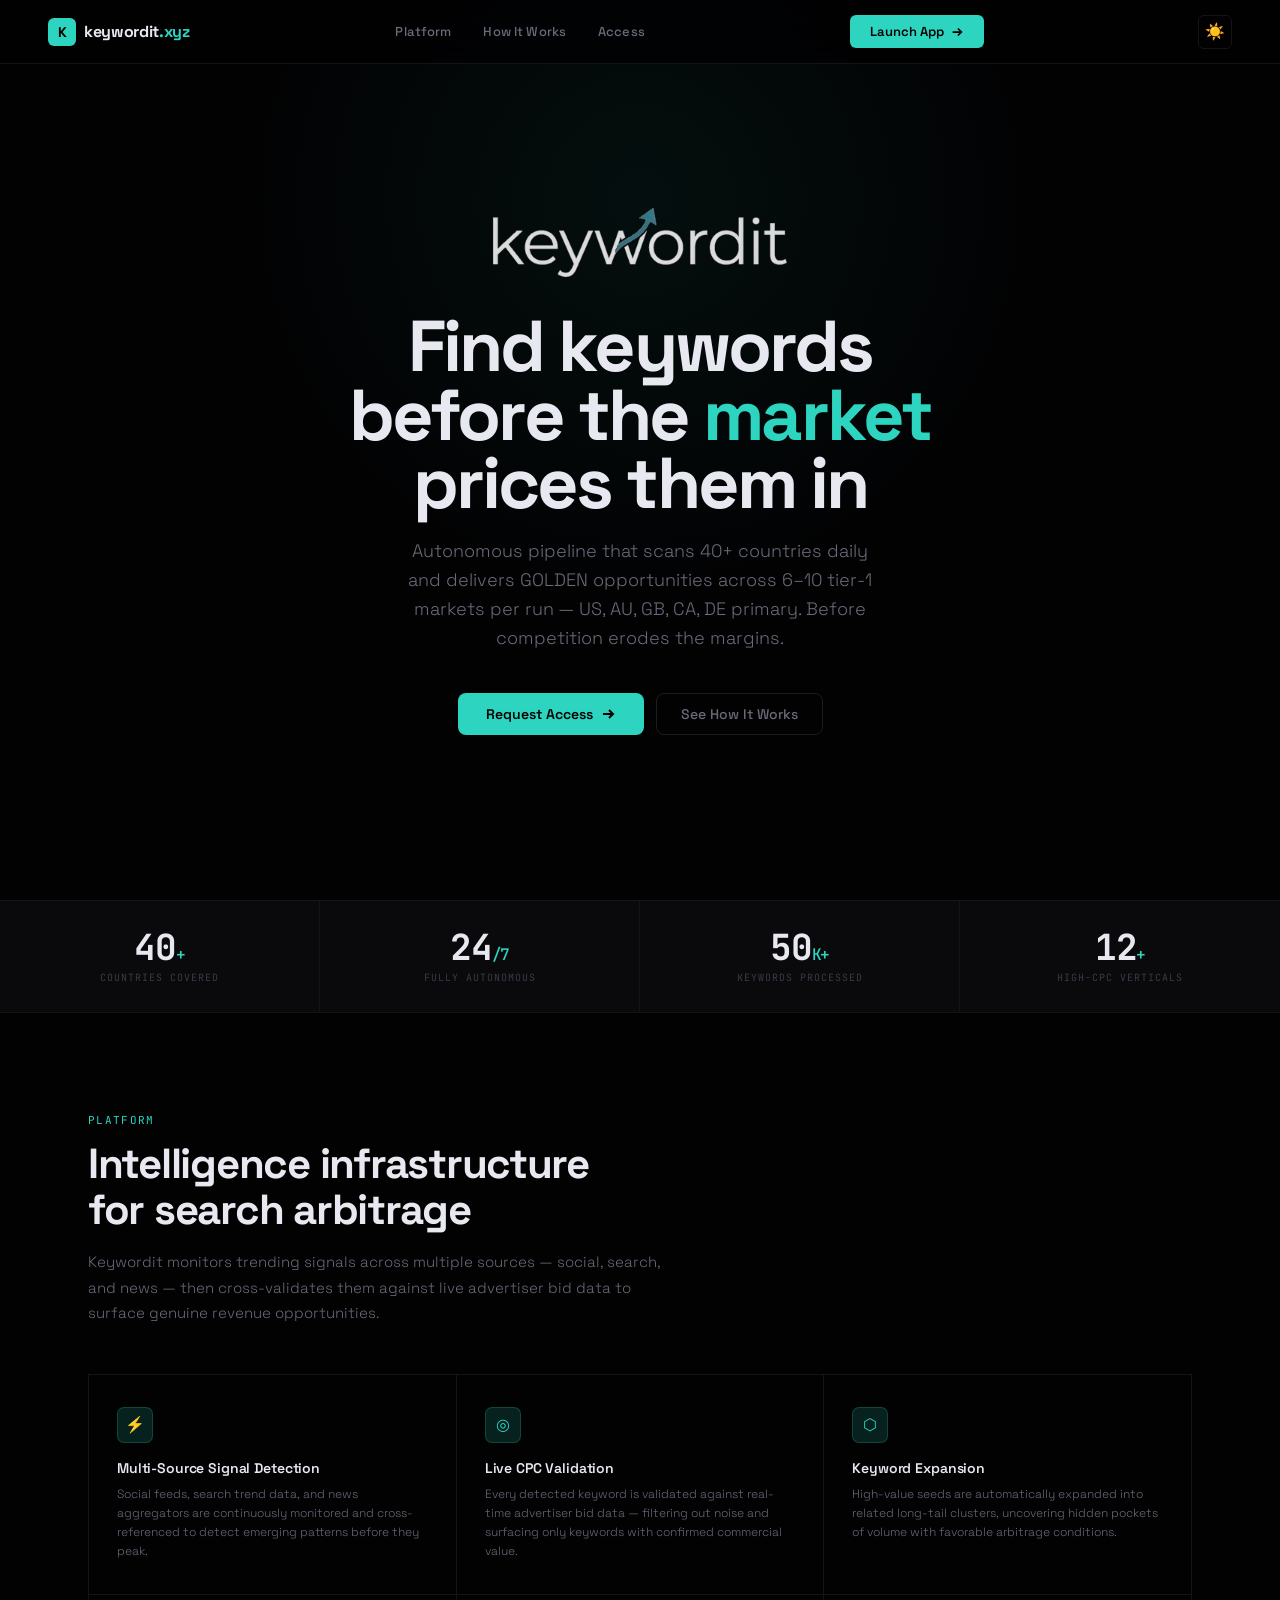
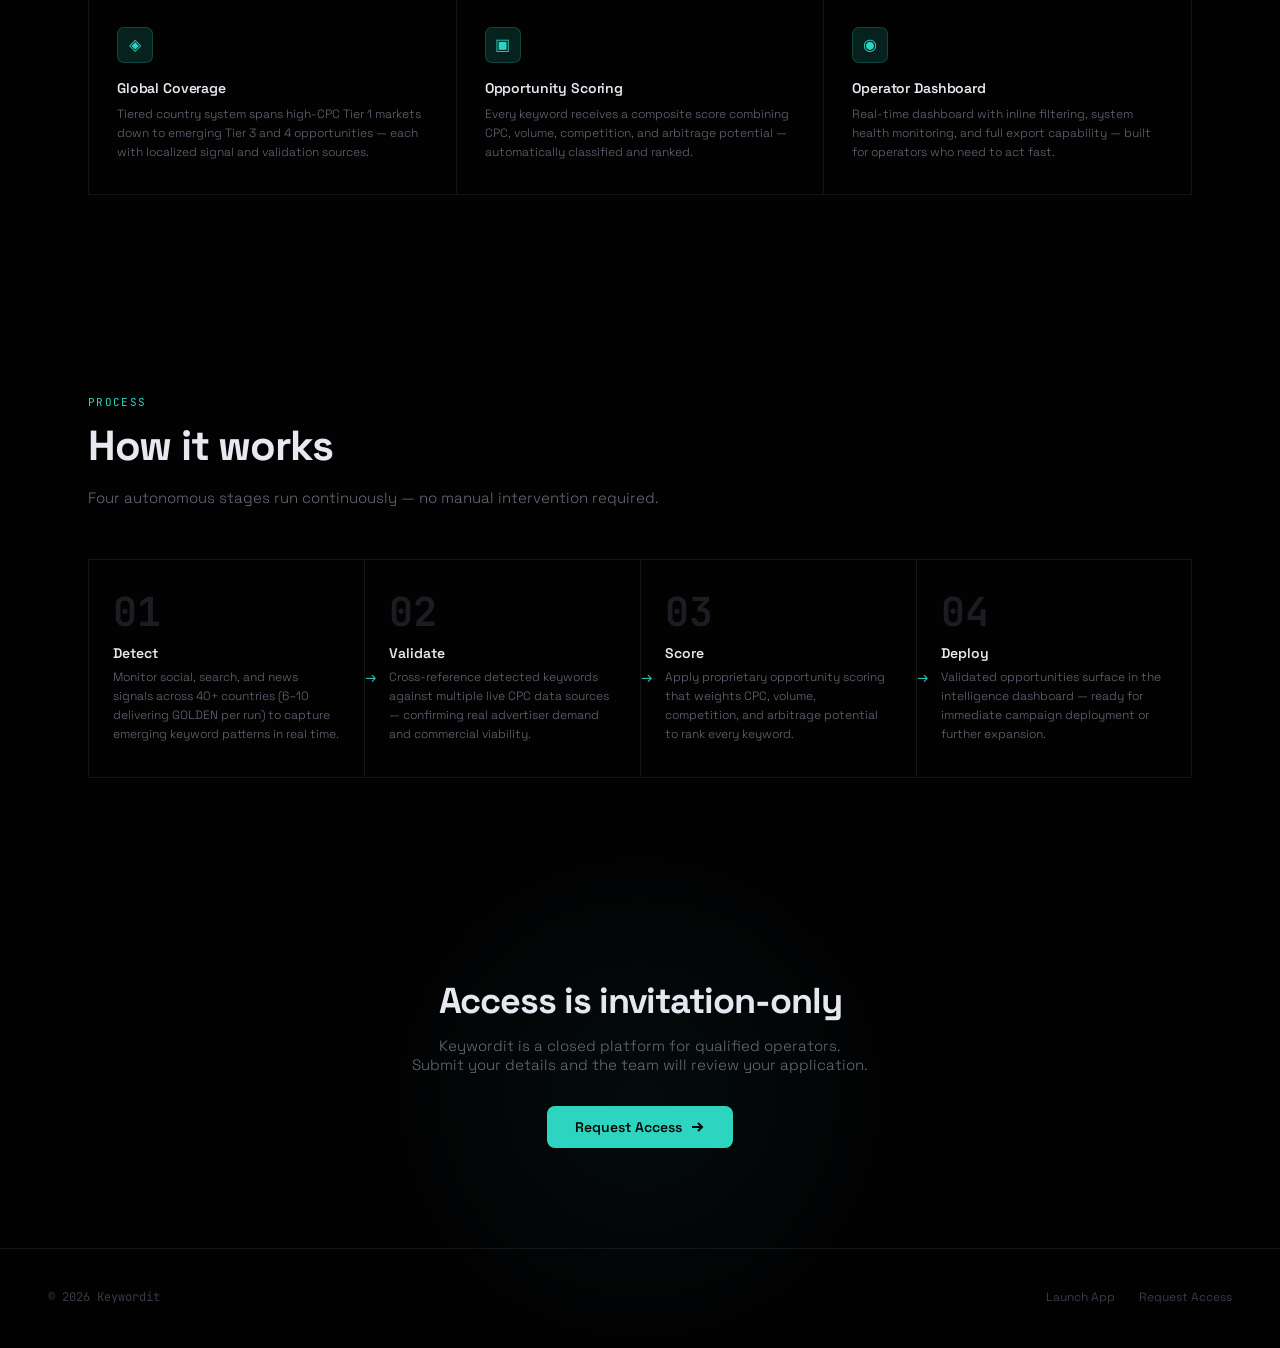
==== index.html @ 3ca68d16 "F-053: prefers-reduced-motion media query on marketing landing Same universal block we shipped in Wa" ====
<!DOCTYPE html>
<html lang="en" data-theme="dark">
<head>
<meta charset="UTF-8">
<meta name="viewport" content="width=device-width, initial-scale=1.0">
<meta name="description" content="Keywordit — AI-powered media buying arbitrage research dashboard">
<link rel="icon" href="data:image/svg+xml,<svg xmlns='http://www.w3.org/2000/svg' viewBox='0 0 100 100'><text y='.9em' font-size='90'>🔑</text></svg>">
<title>Keywordit — Search Arbitrage Intelligence</title>
<link rel="stylesheet" href="shared/base.css">
<link rel="preconnect" href="https://fonts.googleapis.com">
<link href="https://fonts.googleapis.com/css2?family=Space+Grotesk:wght@300;400;500;600;700&family=JetBrains+Mono:wght@400;500;600;700&display=swap" rel="stylesheet">
<style>
/* F-053: respect prefers-reduced-motion. Same universal block as
   Wave 5 across dashboard / login / admin / intelligence — collapses
   every animation / transition / scroll-behavior to ~instant for users
   who've set the OS preference. WCAG 2.3.3-recommended. */
@media (prefers-reduced-motion: reduce) {
  *, *::before, *::after {
    animation-duration: 0.01ms !important;
    animation-iteration-count: 1 !important;
    transition-duration: 0.01ms !important;
    scroll-behavior: auto !important;
  }
}

*, *::before, *::after { box-sizing: border-box; margin: 0; padding: 0; }

[data-theme="dark"] {
  --bg: #020203;
  --surface: #0a0a0c;
  --border: #141418;
  --border-light: #1c1c22;
  --text: #e8e8f0;
  --text-dim: #6a6a7a;
  --text-muted: #3a3a48;
  --teal: #2dd4bf;
  --teal-glow: rgba(45,212,191,0.15);
  --teal-glow-strong: rgba(45,212,191,0.25);
  --nav-bg: rgba(2,2,3,0.85);
  --shadow-dropdown: 0 12px 40px rgba(0,0,0,0.7);
}
[data-theme="light"] {
  --bg: #f5f5f7;
  --surface: #ffffff;
  --border: #dcdce4;
  --border-light: #e8e8f0;
  --text: #1a1a2e;
  --text-dim: #5a5a70;
  --text-muted: #9a9ab0;
  --teal: #0d9488;
  --teal-glow: rgba(13,148,136,0.10);
  --teal-glow-strong: rgba(13,148,136,0.18);
  --nav-bg: rgba(245,245,247,0.88);
  --shadow-dropdown: 0 8px 32px rgba(0,0,0,0.10);
}
:root {
  --font: 'Space Grotesk', -apple-system, sans-serif;
  --mono: 'JetBrains Mono', monospace;
}

html { font-size: 16px; scroll-behavior: smooth; }
body {
  font-family: var(--font);
  background: var(--bg);
  color: var(--text);
  overflow-x: hidden;
  -webkit-font-smoothing: antialiased;
  transition: background 0.3s, color 0.3s;
}
a { color: var(--teal); text-decoration: none; }

/* Theme toggle */
.theme-toggle {
  background: transparent;
  border: 1px solid var(--border);
  color: var(--text-dim);
  width: 34px; height: 34px;
  border-radius: 6px;
  display: flex; align-items: center; justify-content: center;
  cursor: pointer; transition: all 0.2s;
  flex-shrink: 0; margin-left: 8px;
}
.theme-toggle:hover { border-color: var(--text-muted); color: var(--text); }
.theme-toggle svg { width: 16px; height: 16px; }
[data-theme="dark"] .theme-toggle .icon-sun { display: block; }
[data-theme="dark"] .theme-toggle .icon-moon { display: none; }
[data-theme="light"] .theme-toggle .icon-sun { display: none; }
[data-theme="light"] .theme-toggle .icon-moon { display: block; }

/* ═══ NAV ═══ */
nav {
  position: fixed; top: 0; left: 0; right: 0; z-index: 100;
  display: flex; align-items: center; justify-content: space-between;
  padding: 0 48px; height: 64px;
  background: var(--nav-bg);
  backdrop-filter: blur(20px);
  border-bottom: 1px solid var(--border);
}
.nav-logo {
  display: flex; align-items: center; gap: 8px;
  font-weight: 700; font-size: 16px; letter-spacing: -0.02em;
}
.nav-logo-icon {
  width: 28px; height: 28px;
  background: var(--teal);
  border-radius: 6px;
  display: flex; align-items: center; justify-content: center;
  color: #000; font-weight: 800; font-size: 14px;
}
.nav-logo-dot { color: var(--teal); }
.nav-links { display: flex; align-items: center; gap: 32px; }
.nav-links a {
  font-size: 13px; color: var(--text-dim); font-weight: 500;
  letter-spacing: 0.01em; transition: color 0.2s;
}
.nav-links a:hover { color: var(--text); }
.btn-launch {
  display: inline-flex; align-items: center; gap: 6px;
  background: var(--teal); color: #000;
  padding: 8px 20px; border-radius: 6px;
  font-size: 13px; font-weight: 600;
  border: none; cursor: pointer; transition: all 0.2s;
}
.btn-launch:hover { box-shadow: 0 0 24px var(--teal-glow-strong); transform: translateY(-1px); }
.btn-launch svg { width: 14px; height: 14px; }

/* ═══ HERO ═══ */
.hero {
  min-height: 100vh;
  display: flex; flex-direction: column;
  align-items: center; justify-content: center;
  text-align: center;
  padding: 120px 24px 80px;
  position: relative; overflow: hidden;
}
.hero::before {
  content: '';
  position: absolute;
  top: -200px; left: 50%; transform: translateX(-50%);
  width: 800px; height: 800px;
  background: radial-gradient(circle, var(--teal-glow) 0%, transparent 70%);
  pointer-events: none; opacity: 0.4;
}
.hero-logo {
  margin-bottom: 32px;
  position: relative;
  line-height: 0;
}
.hero-logo-img {
  width: clamp(200px, 28vw, 300px);
  height: auto;
  max-height: 90px;
  object-fit: contain;
  display: block;
  margin: 0 auto;
}
[data-theme="dark"] .hero-logo-img.for-light { display: none; }
[data-theme="dark"] .hero-logo-img.for-dark { display: block; }
[data-theme="light"] .hero-logo-img.for-light { display: block; }
[data-theme="light"] .hero-logo-img.for-dark { display: none; }
h1 {
  font-size: clamp(36px, 6vw, 72px);
  font-weight: 700; letter-spacing: -0.04em;
  line-height: 0.95; margin-bottom: 20px; position: relative;
}
h1 .accent { color: var(--teal); }
.hero-sub {
  font-size: clamp(15px, 1.8vw, 18px);
  color: var(--text-dim); max-width: 480px;
  line-height: 1.6; font-weight: 300; margin-bottom: 40px;
}
.hero-ctas {
  display: flex; gap: 12px; align-items: center; position: relative;
}
.btn-hero-primary {
  display: inline-flex; align-items: center; gap: 7px;
  background: var(--teal); color: #000;
  padding: 12px 28px; border-radius: 8px;
  font-size: 14px; font-weight: 600;
  border: none; cursor: pointer; transition: all 0.25s;
}
.btn-hero-primary:hover { box-shadow: 0 0 40px var(--teal-glow-strong); transform: translateY(-2px); }
.btn-hero-secondary {
  display: inline-flex; align-items: center;
  background: transparent;
  border: 1px solid var(--border-light);
  color: var(--text-dim);
  padding: 11px 24px; border-radius: 8px;
  font-size: 14px; font-weight: 500;
  cursor: pointer; transition: all 0.2s;
}
.btn-hero-secondary:hover { border-color: var(--text-dim); color: var(--text); }

/* ═══ METRICS BAR — CSS Grid forces horizontal ═══ */
.metrics-bar {
  display: grid;
  grid-template-columns: repeat(4, 1fr);
  border-top: 1px solid var(--border);
  border-bottom: 1px solid var(--border);
  background: var(--surface);
}
.metric-item {
  padding: 28px 24px;
  text-align: center;
  border-right: 1px solid var(--border);
}
.metric-item:last-child { border-right: none; }
.metric-number {
  font-size: 36px; font-weight: 700;
  letter-spacing: -0.03em;
  color: var(--text);
  font-family: var(--mono);
  line-height: 1;
}
.metric-number .unit { font-size: 16px; color: var(--teal); font-weight: 500; }
.metric-label {
  font-size: 10px; color: var(--text-muted);
  text-transform: uppercase; letter-spacing: 0.1em;
  margin-top: 6px; font-family: var(--mono);
}

/* ═══ SECTIONS ═══ */
.section {
  padding: 100px 48px; max-width: 1200px; margin: 0 auto;
}
.section-label {
  font-size: 11px; color: var(--teal);
  text-transform: uppercase; letter-spacing: 0.12em;
  font-family: var(--mono); margin-bottom: 14px;
}
.section-title {
  font-size: clamp(26px, 3.5vw, 42px);
  font-weight: 700; letter-spacing: -0.03em;
  line-height: 1.1; margin-bottom: 16px;
}
.section-desc {
  font-size: 15px; color: var(--text-dim);
  line-height: 1.7; max-width: 580px; font-weight: 300;
}

/* ═══ FEATURES GRID ═══ */
.features-grid {
  display: grid; grid-template-columns: repeat(3, 1fr);
  gap: 1px; background: var(--border);
  border: 1px solid var(--border); margin-top: 48px;
}
.feature-card {
  background: var(--bg); padding: 32px 28px;
  transition: background 0.3s;
}
.feature-card:hover { background: var(--surface); }
.feature-icon {
  width: 36px; height: 36px;
  background: var(--teal-glow);
  border: 1px solid rgba(45,212,191,0.2);
  border-radius: 7px;
  display: flex; align-items: center; justify-content: center;
  margin-bottom: 16px; color: var(--teal); font-size: 16px;
}
.feature-title {
  font-size: 14px; font-weight: 600;
  margin-bottom: 8px; letter-spacing: -0.01em;
}
.feature-desc {
  font-size: 12px; color: var(--text-dim);
  line-height: 1.6; font-weight: 300;
}

/* ═══ STEPS ═══ */
.steps-grid {
  display: grid; grid-template-columns: repeat(4, 1fr);
  gap: 0; margin-top: 48px;
}
.step-card {
  padding: 32px 24px;
  border: 1px solid var(--border); border-right: none;
  position: relative;
}
.step-card:last-child { border-right: 1px solid var(--border); }
.step-number {
  font-size: 40px; font-weight: 700;
  color: var(--border-light); font-family: var(--mono);
  margin-bottom: 12px; line-height: 1;
}
.step-title { font-size: 14px; font-weight: 600; margin-bottom: 6px; }
.step-desc { font-size: 12px; color: var(--text-dim); line-height: 1.6; font-weight: 300; }
.step-connector {
  position: absolute; top: 50%; right: -12px;
  color: var(--teal); font-size: 14px; z-index: 2;
}

/* ═══ CTA ═══ */
.cta-section {
  text-align: center; padding: 100px 48px; position: relative;
}
.cta-section::before {
  content: '';
  position: absolute;
  bottom: -100px; left: 50%; transform: translateX(-50%);
  width: 500px; height: 500px;
  background: radial-gradient(circle, var(--teal-glow) 0%, transparent 70%);
  pointer-events: none; opacity: 0.3;
}
.cta-title {
  font-size: clamp(24px, 3.5vw, 36px);
  font-weight: 700; letter-spacing: -0.03em; margin-bottom: 12px;
}
.cta-desc {
  font-size: 15px; color: var(--text-dim);
  margin-bottom: 32px; font-weight: 300;
}

/* ═══ FOOTER ═══ */
footer {
  border-top: 1px solid var(--border);
  padding: 40px 48px;
  display: flex; align-items: center; justify-content: space-between;
}
.footer-left { font-size: 12px; color: var(--text-muted); font-family: var(--mono); }
.footer-right { display: flex; gap: 24px; }
.footer-right a { font-size: 12px; color: var(--text-muted); transition: color 0.2s; }
.footer-right a:hover { color: var(--text-dim); }

/* ═══ HAMBURGER ═══ */
.hamburger { display: none; background: none; border: none; color: var(--text); font-size: 24px; cursor: pointer; padding: 8px; }

/* ═══ RESPONSIVE ═══ */
@media (max-width: 900px) {
  .hamburger { display: block; }
  .nav-links.open { display: flex !important; flex-direction: column; position: absolute; top: 64px; left: 0; right: 0; background: var(--nav-bg, var(--bg)); padding: 16px; gap: 16px; border-bottom: 1px solid var(--border); }
  nav { padding: 0 20px; }
  .nav-links { display: none; }
  .section { padding: 80px 20px; }
  .features-grid { grid-template-columns: 1fr; }
  .steps-grid { grid-template-columns: 1fr 1fr; }
  .step-card { border-right: 1px solid var(--border) !important; }
  .step-connector { display: none; }
  .metrics-bar { grid-template-columns: repeat(2, 1fr); }
  .metric-item:nth-child(2) { border-right: none; }
  .metric-item:nth-child(1), .metric-item:nth-child(2) { border-bottom: 1px solid var(--border); }
  footer { flex-direction: column; gap: 16px; text-align: center; }
}
@media (max-width: 500px) {
  .steps-grid { grid-template-columns: 1fr; }
  .hero-ctas { flex-direction: column; }
}

/* ═══ ANIMATIONS ═══ */
@keyframes fadeUp {
  from { opacity: 0; transform: translateY(30px); }
  to { opacity: 1; transform: translateY(0); }
}
.hero-logo, h1, .hero-sub, .hero-ctas {
  animation: fadeUp 0.8s ease-out forwards; opacity: 0;
}
h1 { animation-delay: 0.1s; }
.hero-sub { animation-delay: 0.2s; }
.hero-ctas { animation-delay: 0.3s; }

@keyframes pulse {
  0%, 100% { opacity: 1; }
  50% { opacity: 0.4; }
}

/* Skip-link CSS — keep in sync with other pages. Wave 4 candidate refactor: shared/skip-link.css */
.skip-link {
  position: absolute; top: -40px; left: 8px;
  padding: 8px 14px;
  background: var(--teal, #2dd4bf); color: #000;
  font-family: var(--mono, monospace); font-size: 12px;
  border-radius: 4px; text-decoration: none;
  z-index: 10000;
}
.skip-link:focus { top: 8px; outline: 2px solid var(--text, #e8e8f0); outline-offset: 2px; }
#main-content:focus { outline: none; }
</style>
</head>
<body>

<!-- F-051: skip-link. First focusable element; visible only on keyboard focus. -->
<a href="#main-content" class="skip-link">Skip to main content</a>

<!-- NAV -->
<nav>
  <a href="landing.html" class="nav-logo" style="text-decoration:none;color:inherit;">
    <div class="nav-logo-icon">K</div>
    <span>keywordit<span class="nav-logo-dot">.xyz</span></span>
  </a>
  <button class="hamburger" aria-label="Menu" onclick="document.querySelector('.nav-links').classList.toggle('open')">&#9776;</button>
  <div class="nav-links">
    <a href="#value">Platform</a>
    <a href="#how">How It Works</a>
    <a href="#access">Access</a>
  </div>
  <a href="login.html" class="btn-launch" role="button">
    Launch App
    <svg viewBox="0 0 16 16" fill="none" stroke="currentColor" stroke-width="2"><path d="M3 8h10M9 4l4 4-4 4"/></svg>
  </a>
  <button class="theme-toggle" id="theme-toggle" title="Toggle theme" aria-label="Toggle theme">
    <svg class="icon-sun" viewBox="0 0 20 20" fill="currentColor"><path d="M10 2a1 1 0 011 1v1a1 1 0 11-2 0V3a1 1 0 011-1zm4.22 1.78a1 1 0 011.41 0l.71.71a1 1 0 11-1.41 1.41l-.71-.71a1 1 0 010-1.41zM18 9a1 1 0 110 2h-1a1 1 0 110-2h1zM3 9a1 1 0 110 2H2a1 1 0 110-2h1zm13.93 5.51a1 1 0 01-.02 1.41l-.71.71a1 1 0 11-1.41-1.41l.71-.71a1 1 0 011.43-.01zM4.78 14.78a1 1 0 011.41 0l.01.01a1 1 0 11-1.41 1.41l-.01-.01a1 1 0 010-1.41zM10 14a4 4 0 100-8 4 4 0 000 8zm0-2a2 2 0 110-4 2 2 0 010 4zm0 4a1 1 0 011 1v1a1 1 0 11-2 0v-1a1 1 0 011-1z"/></svg>
    <svg class="icon-moon" viewBox="0 0 20 20" fill="currentColor"><path d="M17.293 13.293A8 8 0 016.707 2.707a8.001 8.001 0 1010.586 10.586z"/></svg>
  </button>
</nav>

<main id="main-content" tabindex="-1">

<!-- HERO -->
<section class="hero">
  <div class="hero-logo">
    <img src="logo-dark.png" class="hero-logo-img for-dark" alt="keywordit">
    <img src="logo-light.png" class="hero-logo-img for-light" alt="keywordit">
  </div>
  <h1>
    Find keywords<br>
    before the <span class="accent">market</span><br>
    prices them in
  </h1>
  <p class="hero-sub">
    Autonomous pipeline that scans 40+ countries daily and delivers GOLDEN
    opportunities across 6&ndash;10 tier-1 markets per run &mdash; US, AU, GB,
    CA, DE primary. Before competition erodes the margins.
  </p>
  <div class="hero-ctas">
    <a href="login.html?tab=request" class="btn-hero-primary" role="button">
      Request Access
      <svg viewBox="0 0 16 16" fill="none" stroke="currentColor" stroke-width="2" style="width:16px;height:16px"><path d="M3 8h10M9 4l4 4-4 4"/></svg>
    </a>
    <a href="#how" class="btn-hero-secondary" role="button">See How It Works</a>
  </div>
</section>

<!-- METRICS BAR -->
<div class="metrics-bar">
  <div class="metric-item">
    <div class="metric-number">40<span class="unit">+</span></div>
    <div class="metric-label">Countries Covered</div>
  </div>
  <div class="metric-item">
    <div class="metric-number">24<span class="unit">/7</span></div>
    <div class="metric-label">Fully Autonomous</div>
  </div>
  <div class="metric-item">
    <div class="metric-number">50<span class="unit">K+</span></div>
    <div class="metric-label">Keywords Processed</div>
  </div>
  <div class="metric-item">
    <div class="metric-number">12<span class="unit">+</span></div>
    <div class="metric-label">High-CPC Verticals</div>
  </div>
</div>

<!-- VALUE SECTION -->
<section class="section" id="value">
  <div class="section-label">Platform</div>
  <h2 class="section-title">Intelligence infrastructure<br>for search arbitrage</h2>
  <p class="section-desc">
    Keywordit monitors trending signals across multiple sources — social, search, 
    and news — then cross-validates them against live advertiser bid data to surface 
    genuine revenue opportunities.
  </p>

  <div class="features-grid">
    <div class="feature-card">
      <div class="feature-icon">⚡</div>
      <div class="feature-title">Multi-Source Signal Detection</div>
      <div class="feature-desc">Social feeds, search trend data, and news aggregators are continuously monitored and cross-referenced to detect emerging patterns before they peak.</div>
    </div>
    <div class="feature-card">
      <div class="feature-icon">◎</div>
      <div class="feature-title">Live CPC Validation</div>
      <div class="feature-desc">Every detected keyword is validated against real-time advertiser bid data — filtering out noise and surfacing only keywords with confirmed commercial value.</div>
    </div>
    <div class="feature-card">
      <div class="feature-icon">⬡</div>
      <div class="feature-title">Keyword Expansion</div>
      <div class="feature-desc">High-value seeds are automatically expanded into related long-tail clusters, uncovering hidden pockets of volume with favorable arbitrage conditions.</div>
    </div>
    <div class="feature-card">
      <div class="feature-icon">◈</div>
      <div class="feature-title">Global Coverage</div>
      <div class="feature-desc">Tiered country system spans high-CPC Tier 1 markets down to emerging Tier 3 and 4 opportunities — each with localized signal and validation sources.</div>
    </div>
    <div class="feature-card">
      <div class="feature-icon">▣</div>
      <div class="feature-title">Opportunity Scoring</div>
      <div class="feature-desc">Every keyword receives a composite score combining CPC, volume, competition, and arbitrage potential — automatically classified and ranked.</div>
    </div>
    <div class="feature-card">
      <div class="feature-icon">◉</div>
      <div class="feature-title">Operator Dashboard</div>
      <div class="feature-desc">Real-time dashboard with inline filtering, system health monitoring, and full export capability — built for operators who need to act fast.</div>
    </div>
  </div>
</section>

<!-- HOW IT WORKS -->
<section class="section" id="how">
  <div class="section-label">Process</div>
  <h2 class="section-title">How it works</h2>
  <p class="section-desc">
    Four autonomous stages run continuously — no manual intervention required.
  </p>

  <div class="steps-grid">
    <div class="step-card">
      <div class="step-number">01</div>
      <div class="step-title">Detect</div>
      <div class="step-desc">Monitor social, search, and news signals across 40+ countries (6&ndash;10 delivering GOLDEN per run) to capture emerging keyword patterns in real time.</div>
      <span class="step-connector">→</span>
    </div>
    <div class="step-card">
      <div class="step-number">02</div>
      <div class="step-title">Validate</div>
      <div class="step-desc">Cross-reference detected keywords against multiple live CPC data sources — confirming real advertiser demand and commercial viability.</div>
      <span class="step-connector">→</span>
    </div>
    <div class="step-card">
      <div class="step-number">03</div>
      <div class="step-title">Score</div>
      <div class="step-desc">Apply proprietary opportunity scoring that weights CPC, volume, competition, and arbitrage potential to rank every keyword.</div>
      <span class="step-connector">→</span>
    </div>
    <div class="step-card">
      <div class="step-number">04</div>
      <div class="step-title">Deploy</div>
      <div class="step-desc">Validated opportunities surface in the intelligence dashboard — ready for immediate campaign deployment or further expansion.</div>
    </div>
  </div>
</section>

<!-- CTA -->
<section class="cta-section" id="access">
  <h2 class="cta-title">Access is invitation-only</h2>
  <p class="cta-desc">
    Keywordit is a closed platform for qualified operators.<br>
    Submit your details and the team will review your application.
  </p>
  <a href="login.html?tab=request" class="btn-hero-primary" role="button">
    Request Access
    <svg viewBox="0 0 16 16" fill="none" stroke="currentColor" stroke-width="2" style="width:16px;height:16px"><path d="M3 8h10M9 4l4 4-4 4"/></svg>
  </a>
</section>

</main>

<!-- FOOTER -->
<footer>
  <div class="footer-left">© 2026 Keywordit</div>
  <div class="footer-right">
    <a href="login.html">Launch App</a>
    <a href="login.html?tab=request">Request Access</a>
  </div>
</footer>

<script src="shared/theme.js"></script>
<script src="shared/palette.js"></script>
</body>
</html>
---- shared/base.css ----
/* ============================================================
   shared/base.css — Keywordit Design System
   Single source of truth for theme variables, reset, typography.
   Include BEFORE any page-specific <style> blocks.
   ============================================================ */

@import url('https://fonts.googleapis.com/css2?family=Space+Grotesk:wght@300;400;500;600;700&family=JetBrains+Mono:wght@400;500;600;700&display=swap');

/* ── ROOT TOKENS ── */
:root {
  --font-sans: 'Space Grotesk', -apple-system, sans-serif;
  --font-mono: 'JetBrains Mono', 'SF Mono', monospace;
  --radius-sm: 4px;
  --radius-md: 8px;
  --radius-lg: 16px;
  --transition-fast: 0.15s ease;
  --transition-med: 0.25s ease;
}

/* ── DARK THEME (default) ── */
[data-theme="dark"] {
  --bg-base: #020203;
  --bg-surface: #080810;
  --bg-raised: #0e0e14;
  --bg-elevated: #14141c;
  --bg-hover: #1a1a24;
  --bg-input: #0e0e14;
  --text-primary: #e8e8f0;
  --text-secondary: #7a7a8c;
  --text-tertiary: #4a4a58;
  --text-muted: #2e2e3a;
  --border: #141418;
  --border-light: #1c1c24;
  --border-focus: #2dd4bf;

  --accent: #2dd4bf;
  --accent-dim: rgba(45,212,191,0.12);
  --accent-hover: rgba(45,212,191,0.18);
  --accent-text: #2dd4bf;

  --c-green: #22c55e;
  --c-green-dim: rgba(34,197,94,0.12);
  --c-amber: #f59e0b;
  --c-amber-dim: rgba(245,158,11,0.12);
  --c-red: #ef4444;
  --c-red-dim: rgba(239,68,68,0.10);
  --c-cyan: #06b6d4;
  --c-cyan-dim: rgba(6,182,212,0.10);
  --c-purple: #a78bfa;
  --c-purple-dim: rgba(167,139,250,0.10);
  --c-gray: #6b7280;
  --c-gray-dim: rgba(107,114,128,0.10);

  --status-ok: #22c55e;
  --status-warn: #f59e0b;
  --status-error: #ef4444;

  --shadow-dropdown: 0 12px 40px rgba(0,0,0,0.7);

  /* Legacy aliases for pages still using old names */
  --bg: var(--bg-base);
  --surface: var(--bg-surface);
  --teal: var(--accent);
  --teal-glow: var(--accent-dim);
  --text: var(--text-primary);
  --text-dim: var(--text-secondary);
  --red: var(--c-red);
  --green: var(--c-green);
  --amber: var(--c-amber);
}

/* ── LIGHT THEME ── */
[data-theme="light"] {
  --bg-base: #f5f5f7;
  --bg-surface: #ffffff;
  --bg-raised: #f0f0f3;
  --bg-elevated: #e8e8ec;
  --bg-hover: #e0e0e6;
  --bg-input: #ffffff;
  --text-primary: #1a1a2e;
  --text-secondary: #5a5a70;
  --text-tertiary: #8a8a9a;
  --text-muted: #b0b0c0;
  --border: #dcdce4;
  --border-light: #e8e8f0;
  --border-focus: #0d9488;

  --accent: #0d9488;
  --accent-dim: rgba(13,148,136,0.08);
  --accent-hover: rgba(13,148,136,0.14);
  --accent-text: #0d9488;

  --c-green: #16a34a;
  --c-green-dim: rgba(22,163,74,0.10);
  --c-amber: #d97706;
  --c-amber-dim: rgba(217,119,6,0.10);
  --c-red: #dc2626;
  --c-red-dim: rgba(220,38,38,0.08);
  --c-cyan: #0891b2;
  --c-cyan-dim: rgba(8,145,178,0.08);
  --c-purple: #7c3aed;
  --c-purple-dim: rgba(124,58,237,0.08);
  --c-gray: #6b7280;
  --c-gray-dim: rgba(107,114,128,0.08);

  --status-ok: #16a34a;
  --status-warn: #d97706;
  --status-error: #dc2626;

  --shadow-dropdown: 0 8px 32px rgba(0,0,0,0.12);

  /* Legacy aliases */
  --bg: var(--bg-base);
  --surface: var(--bg-surface);
  --teal: var(--accent);
  --teal-glow: var(--accent-dim);
  --text: var(--text-primary);
  --text-dim: var(--text-secondary);
  --red: var(--c-red);
  --green: var(--c-green);
  --amber: var(--c-amber);
}

/* ── RESET ── */
*, *::before, *::after { box-sizing: border-box; margin: 0; padding: 0; }

body {
  font-family: var(--font-sans);
  background: var(--bg-base);
  color: var(--text-primary);
  -webkit-font-smoothing: antialiased;
}

/* ── SHARED COMPONENTS ── */

/* Auth gate overlay */
.auth-gate {
  position: fixed; inset: 0; z-index: 9999;
  background: var(--bg-base);
  display: flex; align-items: center; justify-content: center;
  font-family: var(--font-mono); font-size: 13px;
  color: var(--text-secondary);
}
.auth-gate .msg { color: var(--text-tertiary); }

/* Theme toggle button */
.theme-toggle {
  width: 36px; height: 36px; border-radius: 50%;
  background: transparent; border: 1px solid var(--border);
  color: var(--text-secondary); cursor: pointer;
  display: flex; align-items: center; justify-content: center;
  font-size: 16px; transition: border-color var(--transition-fast);
}
.theme-toggle:hover { border-color: var(--accent); color: var(--text-primary); }

/* Badge / pill */
.badge {
  display: inline-block;
  padding: 2px 8px;
  border-radius: var(--radius-sm);
  font-size: 10px;
  font-family: var(--font-mono);
  text-transform: uppercase;
  letter-spacing: 0.04em;
}
.badge-green { background: var(--c-green-dim); color: var(--c-green); }
.badge-amber { background: var(--c-amber-dim); color: var(--c-amber); }
.badge-red   { background: var(--c-red-dim);   color: var(--c-red); }
.badge-cyan  { background: var(--c-cyan-dim);  color: var(--c-cyan); }

/* Status dot */
.sys-dot {
  width: 7px; height: 7px; border-radius: 50%; flex-shrink: 0;
}
.sys-dot.ok    { background: var(--status-ok);    box-shadow: 0 0 6px var(--status-ok); }
.sys-dot.warn  { background: var(--status-warn);  box-shadow: 0 0 6px var(--status-warn); }
.sys-dot.error { background: var(--status-error); box-shadow: 0 0 6px var(--status-error); }
.sys-dot.off   { background: var(--text-muted); }

/* Spinner */
@keyframes spin { to { transform: rotate(360deg); } }
.spinner {
  width: 20px; height: 20px;
  border: 2px solid var(--border);
  border-top-color: var(--accent);
  border-radius: 50%;
  animation: spin 0.8s linear infinite;
}

/* ── COMMAND PALETTE ── */
.palette-overlay {
  position: fixed; inset: 0;
  background: rgba(0,0,0,0.6);
  z-index: 10000;
  display: flex; align-items: flex-start; justify-content: center;
  padding-top: 20vh;
}
.palette-box {
  width: 560px; max-width: 90vw; max-height: 60vh;
  background: var(--bg-raised);
  border: 1px solid var(--border-light);
  border-radius: var(--radius-lg);
  overflow: hidden;
  box-shadow: 0 20px 60px rgba(0,0,0,0.5);
}
.palette-input {
  width: 100%; padding: 16px 20px;
  background: transparent; border: none;
  border-bottom: 1px solid var(--border);
  color: var(--text-primary);
  font-size: 16px; font-family: var(--font-sans);
  outline: none;
}
.palette-input::placeholder { color: var(--text-muted); }
.palette-results { overflow-y: auto; max-height: calc(60vh - 60px); }
.palette-category {
  padding: 8px 20px 4px;
  font-size: 10px; text-transform: uppercase;
  letter-spacing: 0.08em;
  color: var(--text-tertiary);
  font-family: var(--font-mono);
}
.palette-item {
  display: flex; align-items: center; justify-content: space-between;
  padding: 10px 20px; cursor: pointer;
  transition: background var(--transition-fast);
}
.palette-item:hover, .palette-item.active { background: var(--accent-dim); }
.palette-item-label { font-size: 14px; color: var(--text-primary); }
.palette-item-shortcut {
  font-size: 11px; color: var(--text-muted);
  font-family: var(--font-mono);
  padding: 2px 6px;
  border: 1px solid var(--border);
  border-radius: var(--radius-sm);
}

/* ── PIPELINE TAB ── */
.pipeline-grid { display: grid; grid-template-columns: 1fr 1fr; gap: 16px; padding: 20px 24px; }
.pipeline-card { background: var(--bg-raised); border: 1px solid var(--border); border-radius: var(--radius-lg); padding: 20px; }
.pipeline-card-title { font-family: var(--font-mono); font-size: 11px; color: var(--text-tertiary); text-transform: uppercase; letter-spacing: 0.06em; margin-bottom: 12px; }
.pipeline-status-value { font-size: 24px; font-weight: 700; margin-bottom: 16px; }
.pipeline-status-value.ok { color: var(--status-ok); }
.pipeline-status-value.warn { color: var(--status-warn); }
.pipeline-status-value.error { color: var(--status-error); }
.pipeline-meta { font-size: 12px; color: var(--text-secondary); font-family: var(--font-mono); line-height: 1.8; margin-bottom: 16px; }
.pipeline-meta span { color: var(--text-primary); }
.stage-timeline { list-style: none; }
.stage-item { display: flex; align-items: center; gap: 10px; padding: 6px 0; border-bottom: 1px solid var(--border); font-size: 12px; }
.stage-icon { width: 20px; text-align: center; font-size: 14px; }
.stage-icon.done { color: var(--status-ok); }
.stage-icon.pending { color: var(--text-muted); }
.stage-icon.error { color: var(--status-error); }
.stage-icon.running { color: var(--c-amber); }
.stage-name { font-family: var(--font-mono); color: var(--text-secondary); flex: 1; }
.stage-duration { font-family: var(--font-mono); color: var(--text-tertiary); font-size: 11px; }
.run-history { display: flex; gap: 8px; overflow-x: auto; padding-bottom: 8px; }
.run-card { background: var(--bg-surface); border: 1px solid var(--border); border-radius: var(--radius-md); padding: 12px; min-width: 100px; text-align: center; flex-shrink: 0; }
.run-card-date { font-family: var(--font-mono); font-size: 10px; color: var(--text-tertiary); margin-bottom: 4px; }
.run-card-golden { font-size: 20px; font-weight: 700; color: var(--c-green); }
.run-card-total { font-size: 10px; color: var(--text-muted); margin-top: 2px; }
.error-list { max-height: 300px; overflow-y: auto; }
.error-item { padding: 8px 0; border-bottom: 1px solid var(--border); }
.error-timestamp { font-family: var(--font-mono); font-size: 10px; color: var(--text-tertiary); }
.error-stage { font-family: var(--font-mono); font-size: 11px; color: var(--c-amber); margin-left: 8px; }
.error-msg { font-size: 12px; color: var(--c-red); margin-top: 4px; white-space: nowrap; overflow: hidden; text-overflow: ellipsis; max-width: 100%; cursor: pointer; }
.error-msg.expanded { white-space: normal; }
.btn-run-now { background: var(--accent); color: #000; border: none; padding: 10px 24px; border-radius: var(--radius-md); font-weight: 600; font-size: 13px; cursor: pointer; transition: all 0.2s; }
.btn-run-now:hover { box-shadow: 0 0 20px var(--accent-dim); transform: translateY(-1px); }
.btn-run-now:disabled { opacity: 0.5; cursor: not-allowed; transform: none; box-shadow: none; }
@media (max-width: 768px) { .pipeline-grid { grid-template-columns: 1fr; } .pipeline-card[style*="span 2"] { grid-column: span 1; } }
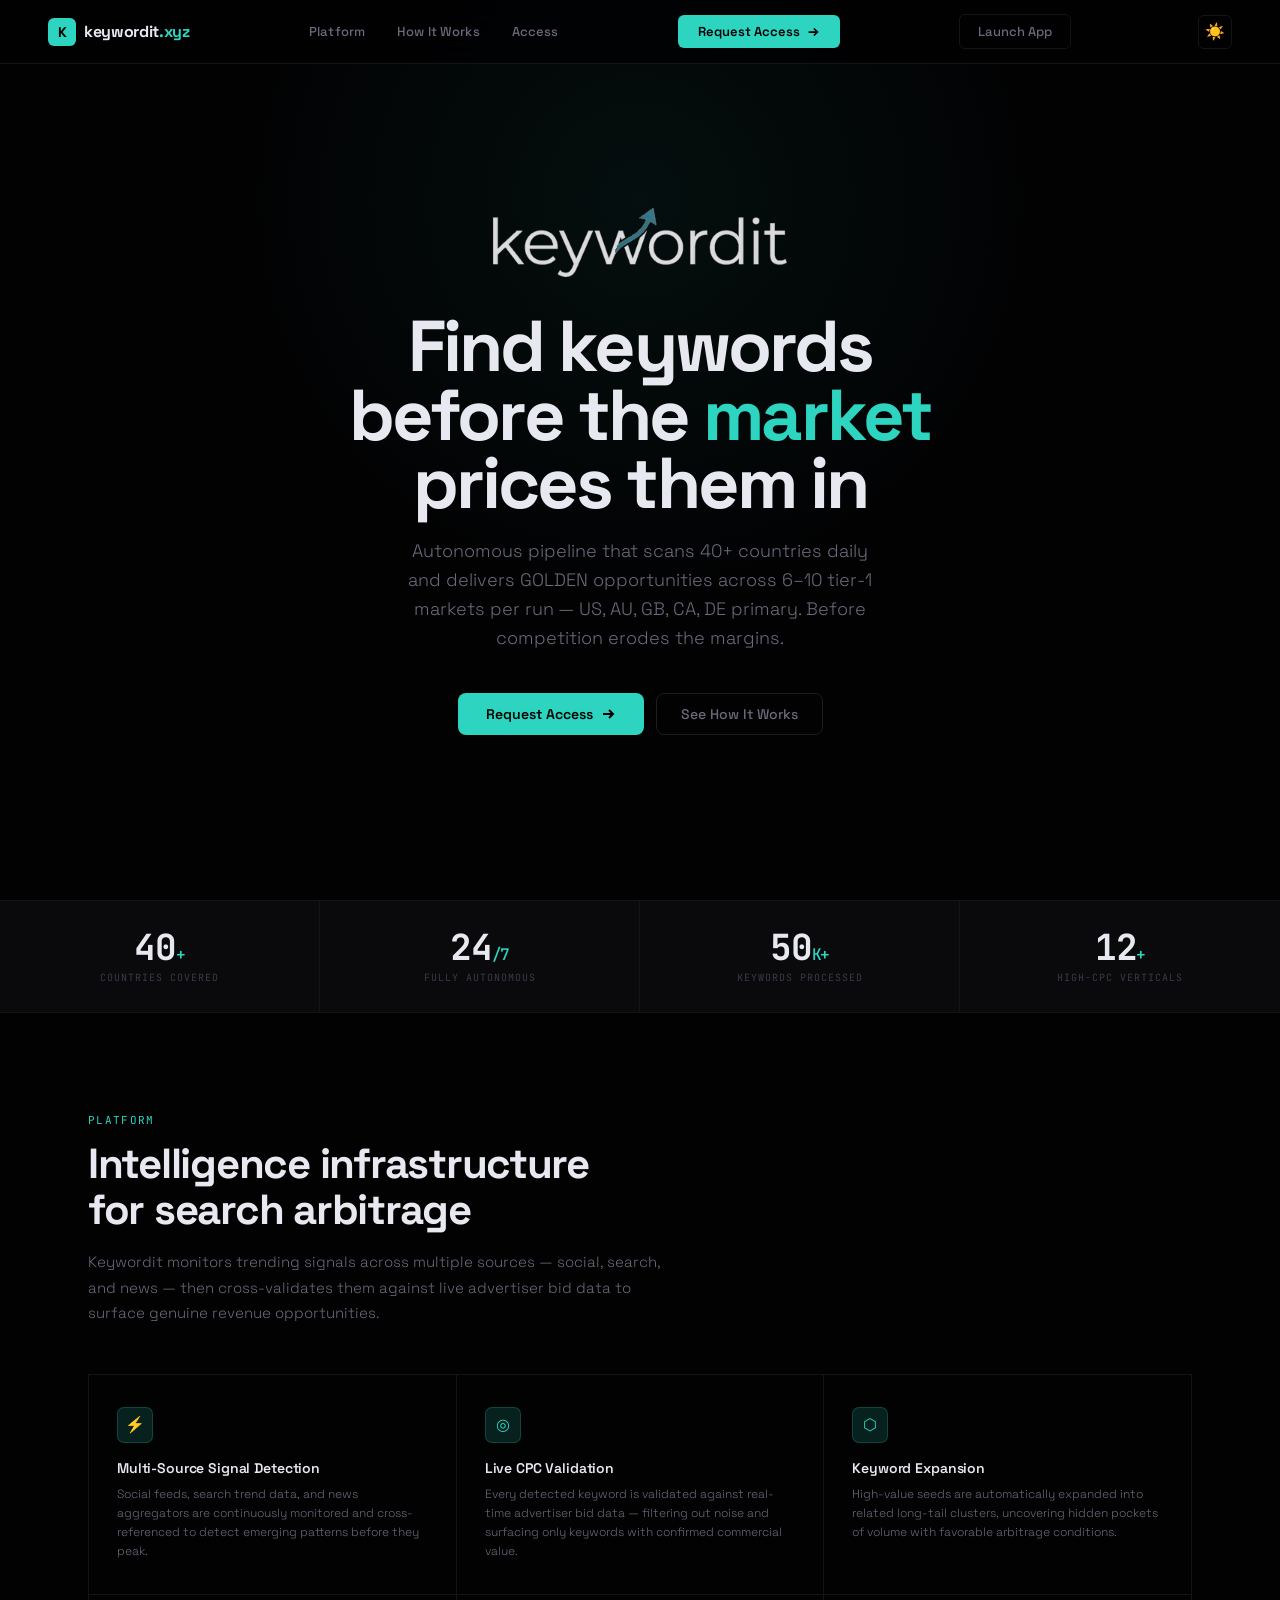
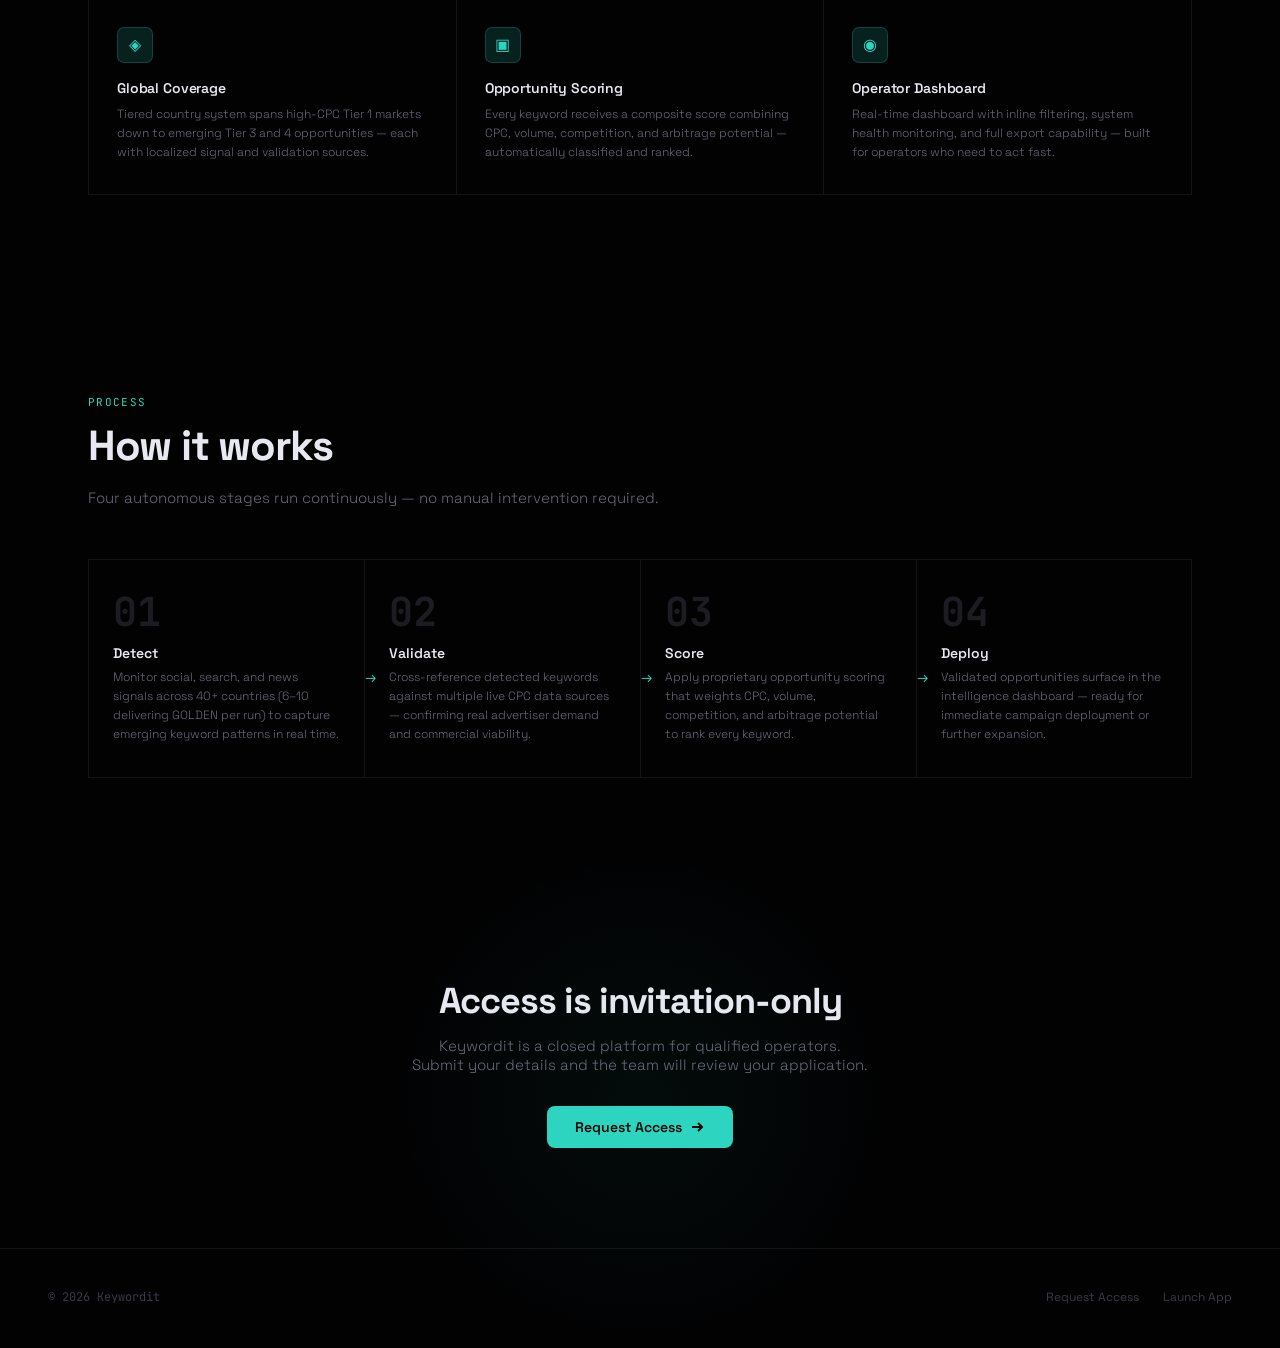
==== commit 49a89e43: "F-021: CTA hierarchy flip — Request Access primary, Launch App secondary Per the operator-confirmed " ====
--- a/index.html
+++ b/index.html
@@ -6,6 +6,18 @@
 <meta name="description" content="Keywordit — AI-powered media buying arbitrage research dashboard">
 <link rel="icon" href="data:image/svg+xml,<svg xmlns='http://www.w3.org/2000/svg' viewBox='0 0 100 100'><text y='.9em' font-size='90'>🔑</text></svg>">
 <title>Keywordit — Search Arbitrage Intelligence</title>
+
+<!-- F-017: Open Graph + Twitter Card metadata for link unfurls. og-image.png
+     ships as a 1200×630 placeholder in the same commit; operator can swap
+     for a real marketing image later (same path, no markup change needed). -->
+<meta property="og:title" content="Keywordit — Search Arbitrage Intelligence">
+<meta property="og:description" content="AI-powered media-buying arbitrage research dashboard. Discover trending keywords with high CPC and low content saturation across 40+ countries.">
+<meta property="og:type" content="website">
+<meta property="og:url" content="https://keywordit.xyz/">
+<meta property="og:image" content="https://keywordit.xyz/og-image.png">
+<meta property="og:image:width" content="1200">
+<meta property="og:image:height" content="630">
+<meta name="twitter:card" content="summary_large_image">
 <link rel="stylesheet" href="shared/base.css">
 <link rel="preconnect" href="https://fonts.googleapis.com">
 <link href="https://fonts.googleapis.com/css2?family=Space+Grotesk:wght@300;400;500;600;700&family=JetBrains+Mono:wght@400;500;600;700&display=swap" rel="stylesheet">
@@ -124,6 +136,21 @@
 .btn-launch:hover { box-shadow: 0 0 24px var(--teal-glow-strong); transform: translateY(-1px); }
 .btn-launch svg { width: 14px; height: 14px; }
 
+/* F-021: muted secondary variant for the demoted Launch App CTA in the
+   header. Same shape as .btn-launch (so the two read as a pair) but a
+   transparent background + subtle border instead of the prominent teal
+   fill, so Request Access wins the visual hierarchy. */
+.btn-launch-secondary {
+  display: inline-flex; align-items: center; gap: 6px;
+  background: transparent; color: var(--text-dim);
+  padding: 8px 18px; border-radius: 6px;
+  font-size: 13px; font-weight: 500;
+  border: 1px solid var(--border); cursor: pointer; transition: all 0.2s;
+  text-decoration: none;
+}
+.btn-launch-secondary:hover { border-color: var(--text-dim); color: var(--text); }
+.btn-launch-secondary svg { width: 14px; height: 14px; }
+
 /* ═══ HERO ═══ */
 .hero {
   min-height: 100vh;
@@ -392,9 +419,12 @@
     <a href="#how">How It Works</a>
     <a href="#access">Access</a>
   </div>
-  <a href="login.html" class="btn-launch" role="button">
+  <a href="login.html?tab=request" class="btn-launch" role="button">
+    Request Access
+    <svg viewBox="0 0 16 16" fill="none" stroke="currentColor" stroke-width="2"><path d="M3 8h10M9 4l4 4-4 4"/></svg>
+  </a>
+  <a href="login.html" class="btn-launch-secondary" role="button">
     Launch App
-    <svg viewBox="0 0 16 16" fill="none" stroke="currentColor" stroke-width="2"><path d="M3 8h10M9 4l4 4-4 4"/></svg>
   </a>
   <button class="theme-toggle" id="theme-toggle" title="Toggle theme" aria-label="Toggle theme">
     <svg class="icon-sun" viewBox="0 0 20 20" fill="currentColor"><path d="M10 2a1 1 0 011 1v1a1 1 0 11-2 0V3a1 1 0 011-1zm4.22 1.78a1 1 0 011.41 0l.71.71a1 1 0 11-1.41 1.41l-.71-.71a1 1 0 010-1.41zM18 9a1 1 0 110 2h-1a1 1 0 110-2h1zM3 9a1 1 0 110 2H2a1 1 0 110-2h1zm13.93 5.51a1 1 0 01-.02 1.41l-.71.71a1 1 0 11-1.41-1.41l.71-.71a1 1 0 011.43-.01zM4.78 14.78a1 1 0 011.41 0l.01.01a1 1 0 11-1.41 1.41l-.01-.01a1 1 0 010-1.41zM10 14a4 4 0 100-8 4 4 0 000 8zm0-2a2 2 0 110-4 2 2 0 010 4zm0 4a1 1 0 011 1v1a1 1 0 11-2 0v-1a1 1 0 011-1z"/></svg>
@@ -547,8 +577,8 @@
 <footer>
   <div class="footer-left">© 2026 Keywordit</div>
   <div class="footer-right">
+    <a href="login.html?tab=request">Request Access</a>
     <a href="login.html">Launch App</a>
-    <a href="login.html?tab=request">Request Access</a>
   </div>
 </footer>
 
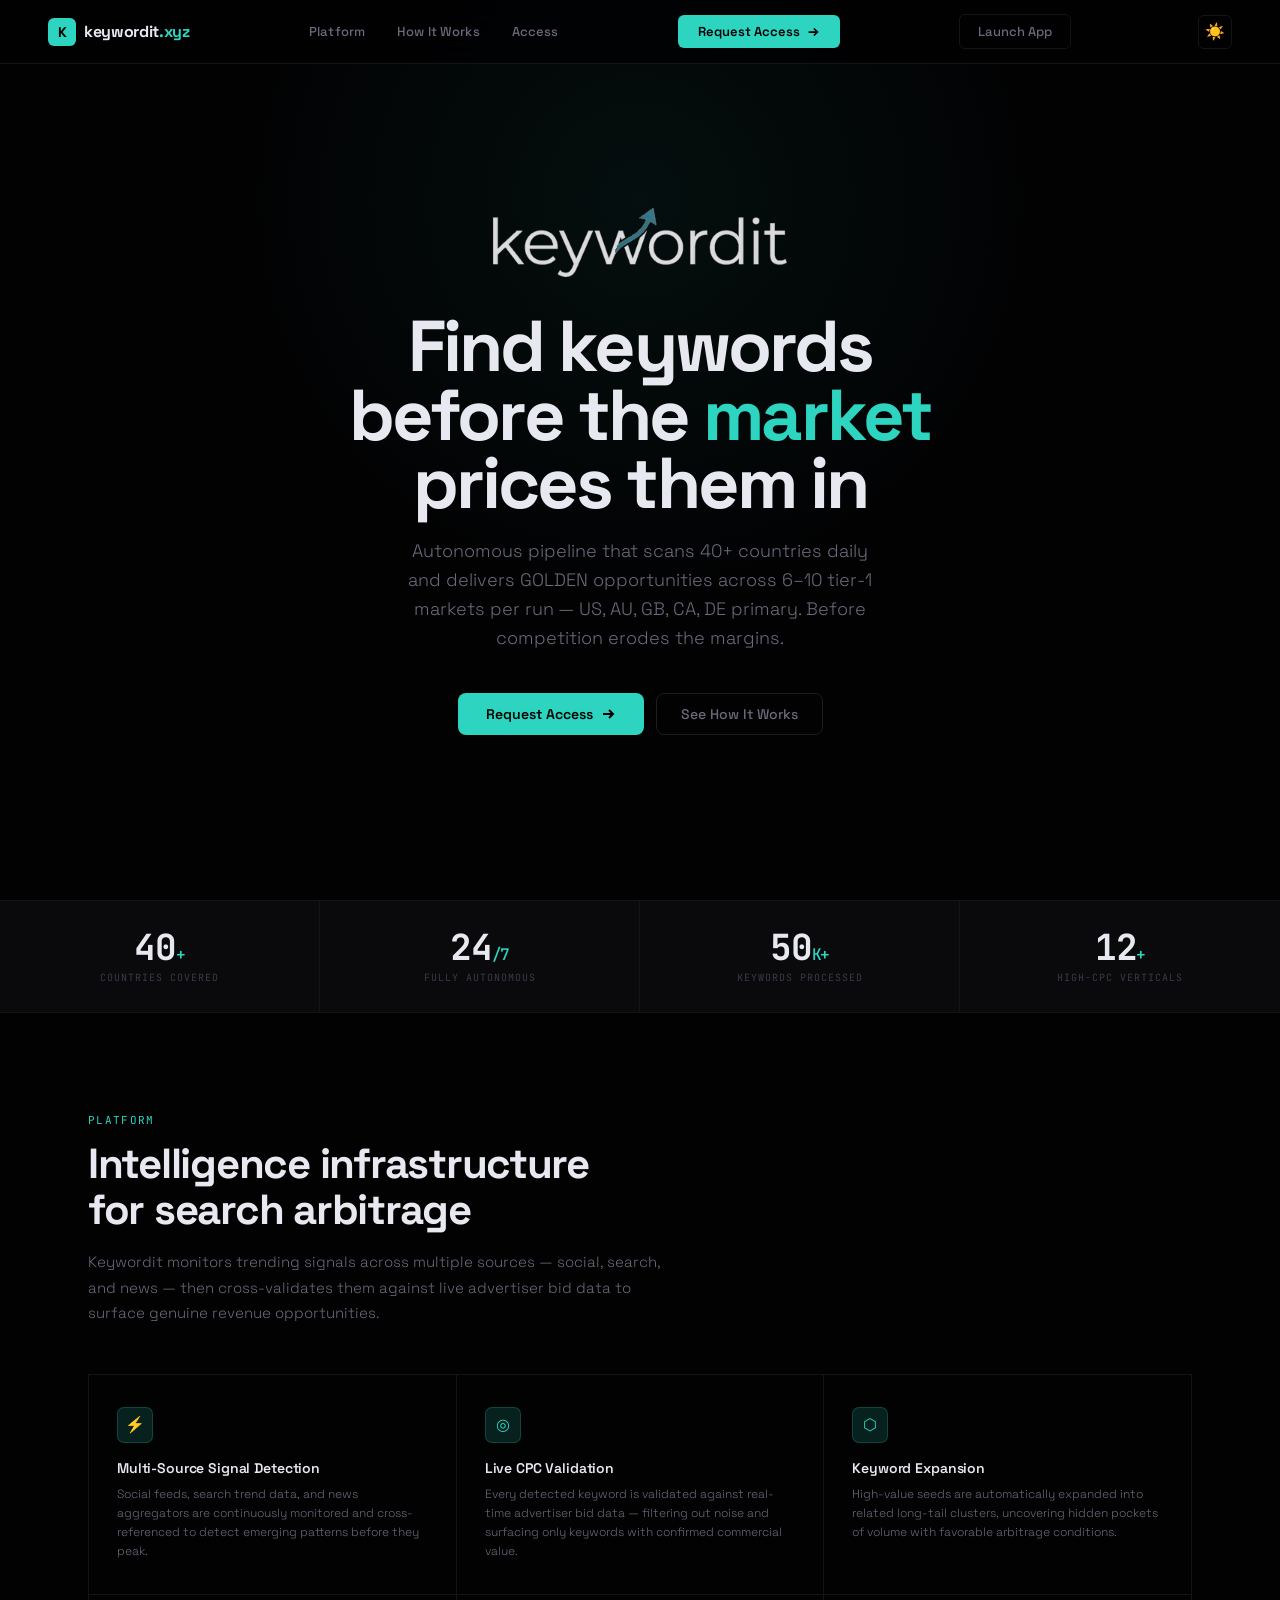
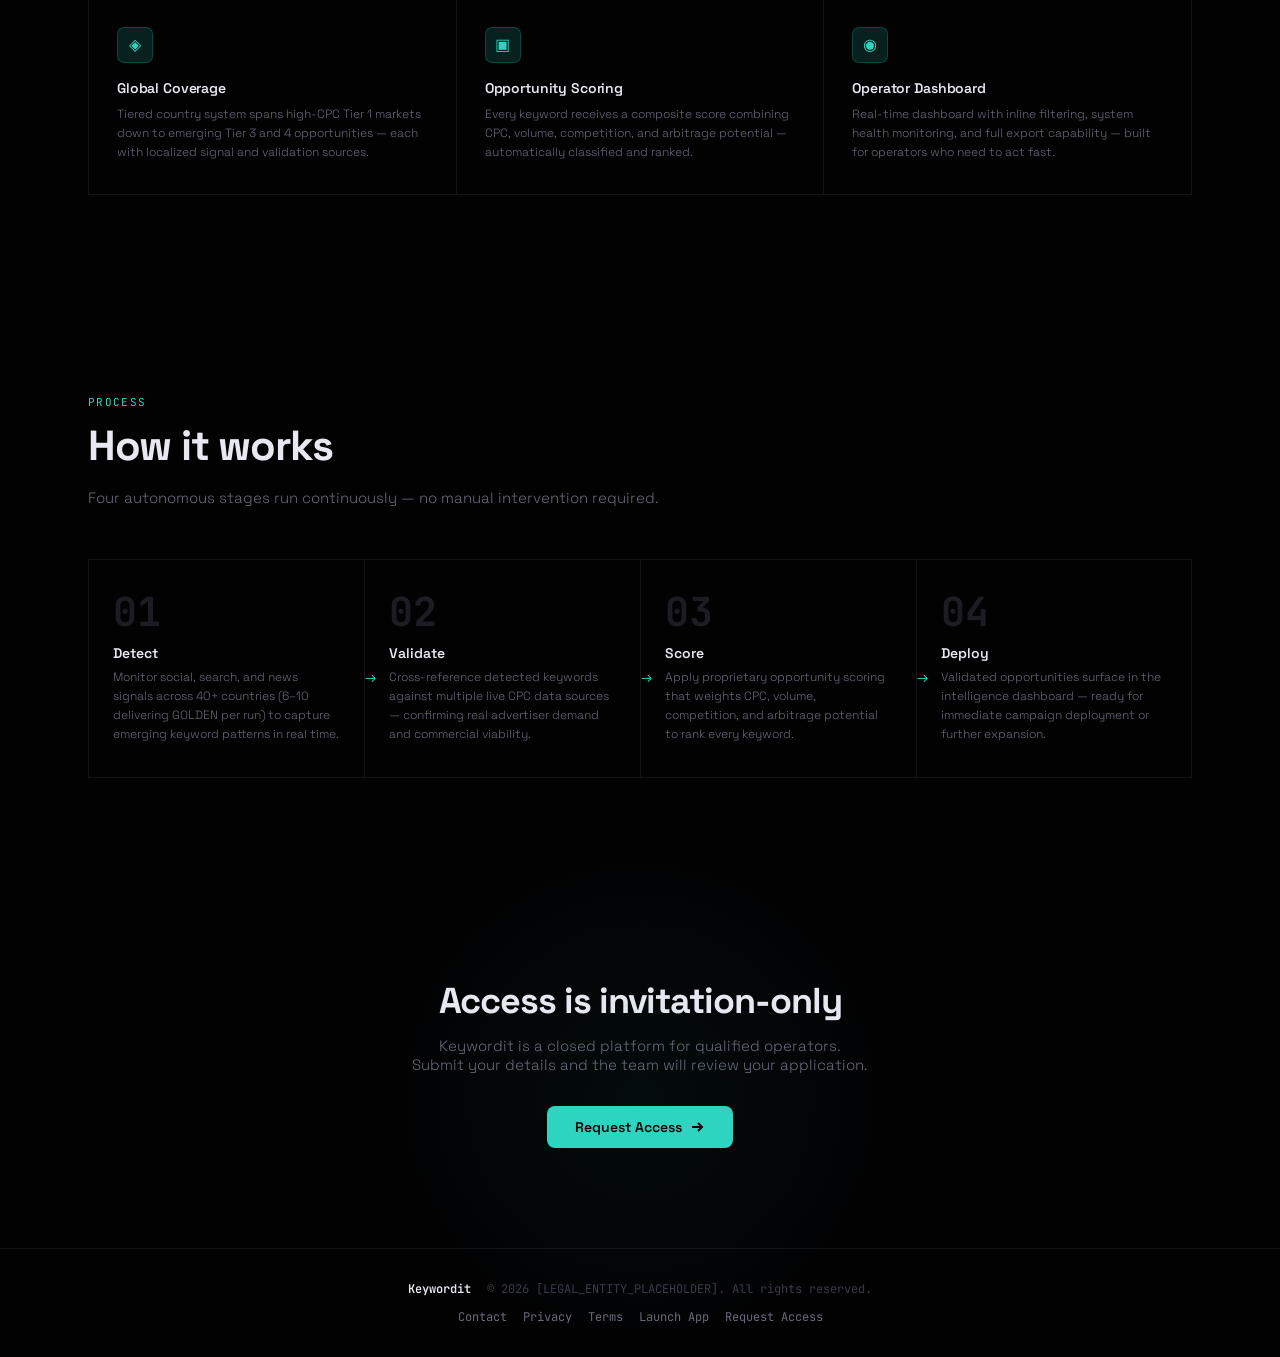
==== commit fa356954: "F-022: footer pattern with bracketed placeholders across landing pages Single shared footer pattern " ====
--- a/index.html
+++ b/index.html
@@ -338,15 +338,23 @@
 }
 
 /* ═══ FOOTER ═══ */
+/* F-022: row-flex with gap, two stacked rows (brand+entity / link list).
+   Bracketed placeholders are designed to be visible — operator must
+   replace before announce. Text uses --text-dim for ≥4.5:1 contrast on
+   --bg in both themes. */
 footer {
   border-top: 1px solid var(--border);
-  padding: 40px 48px;
-  display: flex; align-items: center; justify-content: space-between;
-}
-.footer-left { font-size: 12px; color: var(--text-muted); font-family: var(--mono); }
-.footer-right { display: flex; gap: 24px; }
-.footer-right a { font-size: 12px; color: var(--text-muted); transition: color 0.2s; }
-.footer-right a:hover { color: var(--text-dim); }
+  padding: 32px 48px;
+  display: flex; flex-direction: column; gap: 12px; align-items: center;
+  font-family: var(--mono);
+  font-size: 12px;
+  color: var(--text-dim);
+}
+.footer-row { display: flex; gap: 16px; flex-wrap: wrap; justify-content: center; align-items: center; }
+.footer-brand { color: var(--text); font-weight: 600; }
+.footer-entity { color: var(--text-muted); }
+.footer-row a { color: var(--text-dim); text-decoration: none; transition: color 0.2s; }
+.footer-row a:hover { color: var(--text); }
 
 /* ═══ HAMBURGER ═══ */
 .hamburger { display: none; background: none; border: none; color: var(--text); font-size: 24px; cursor: pointer; padding: 8px; }
@@ -575,10 +583,16 @@
 
 <!-- FOOTER -->
 <footer>
-  <div class="footer-left">© 2026 Keywordit</div>
-  <div class="footer-right">
-    <a href="login.html?tab=request">Request Access</a>
-    <a href="login.html">Launch App</a>
+  <div class="footer-row">
+    <span class="footer-brand">Keywordit</span>
+    <span class="footer-entity">© 2026 [LEGAL_ENTITY_PLACEHOLDER]. All rights reserved.</span>
+  </div>
+  <div class="footer-row">
+    <a href="mailto:[CONTACT_EMAIL_PLACEHOLDER]">Contact</a>
+    <a href="/privacy.html">Privacy</a>
+    <a href="/terms.html">Terms</a>
+    <a href="/login.html">Launch App</a>
+    <a href="/login.html?tab=request">Request Access</a>
   </div>
 </footer>
 
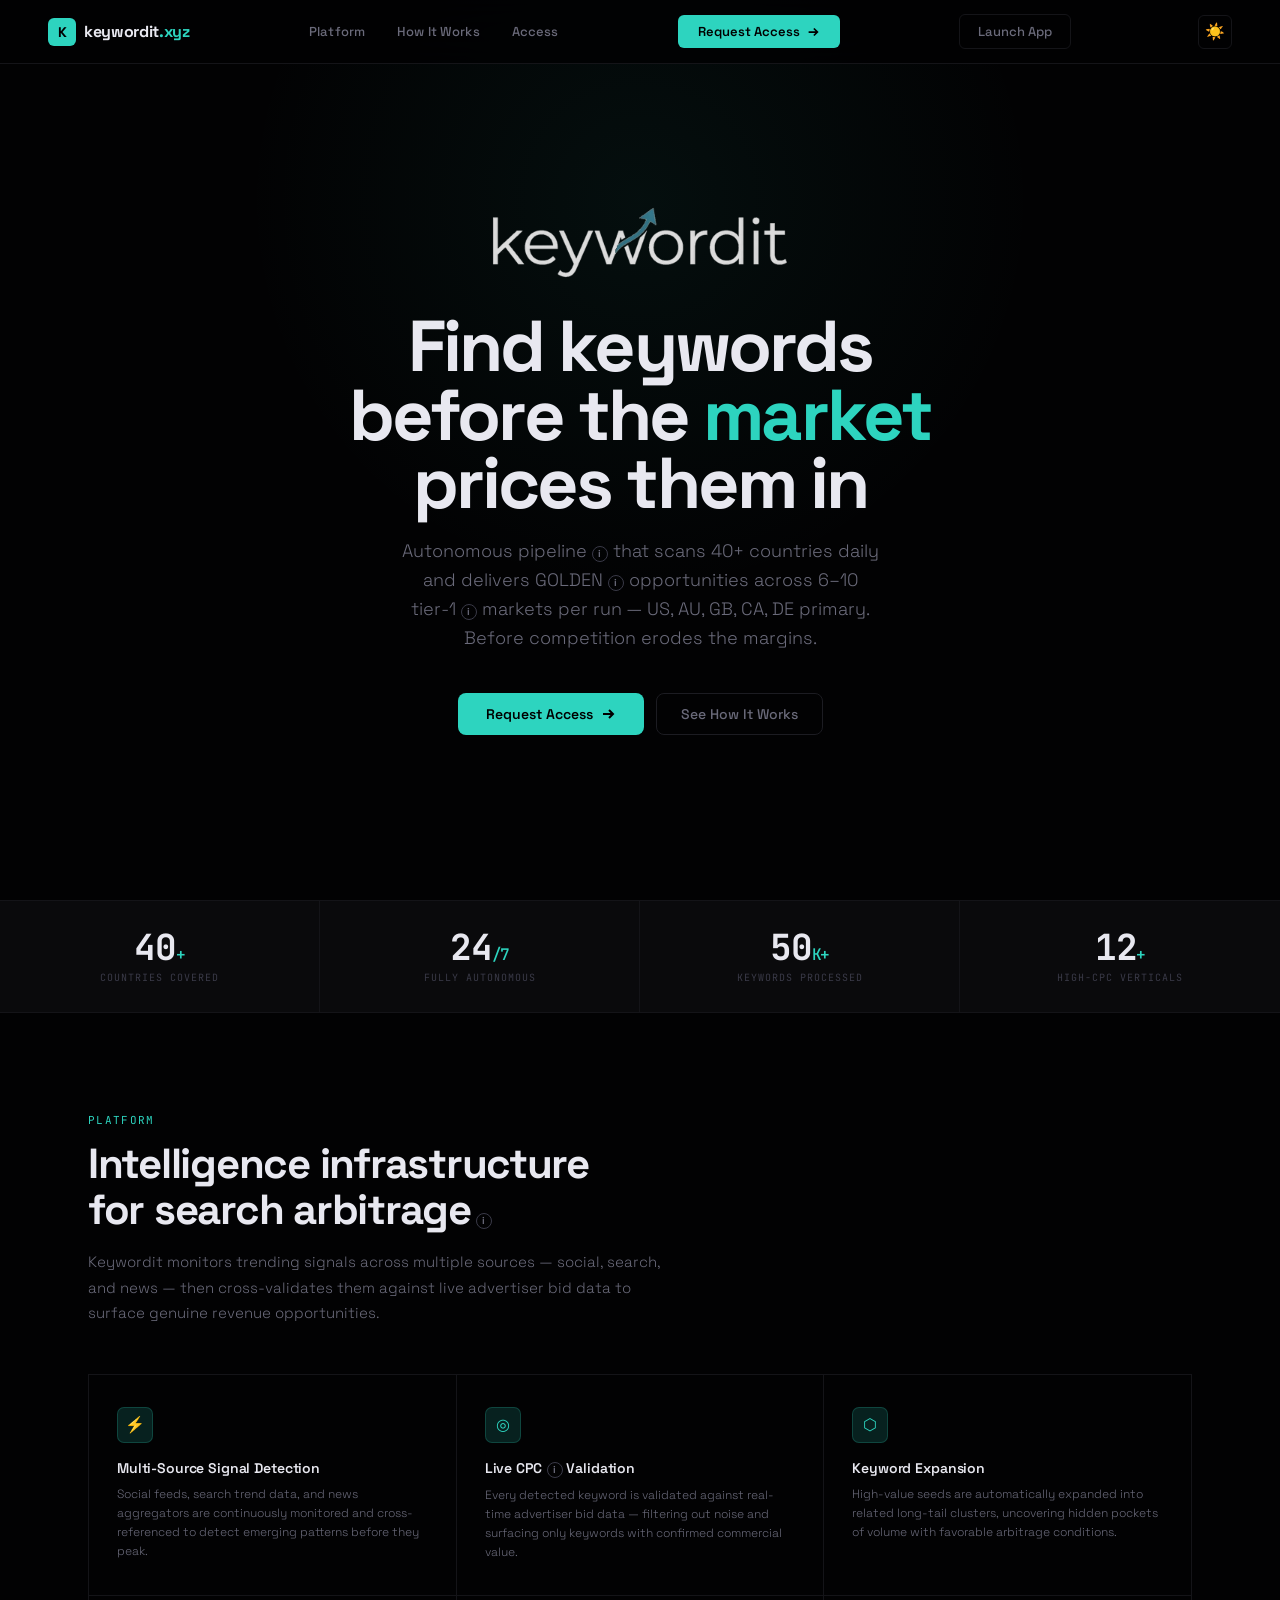
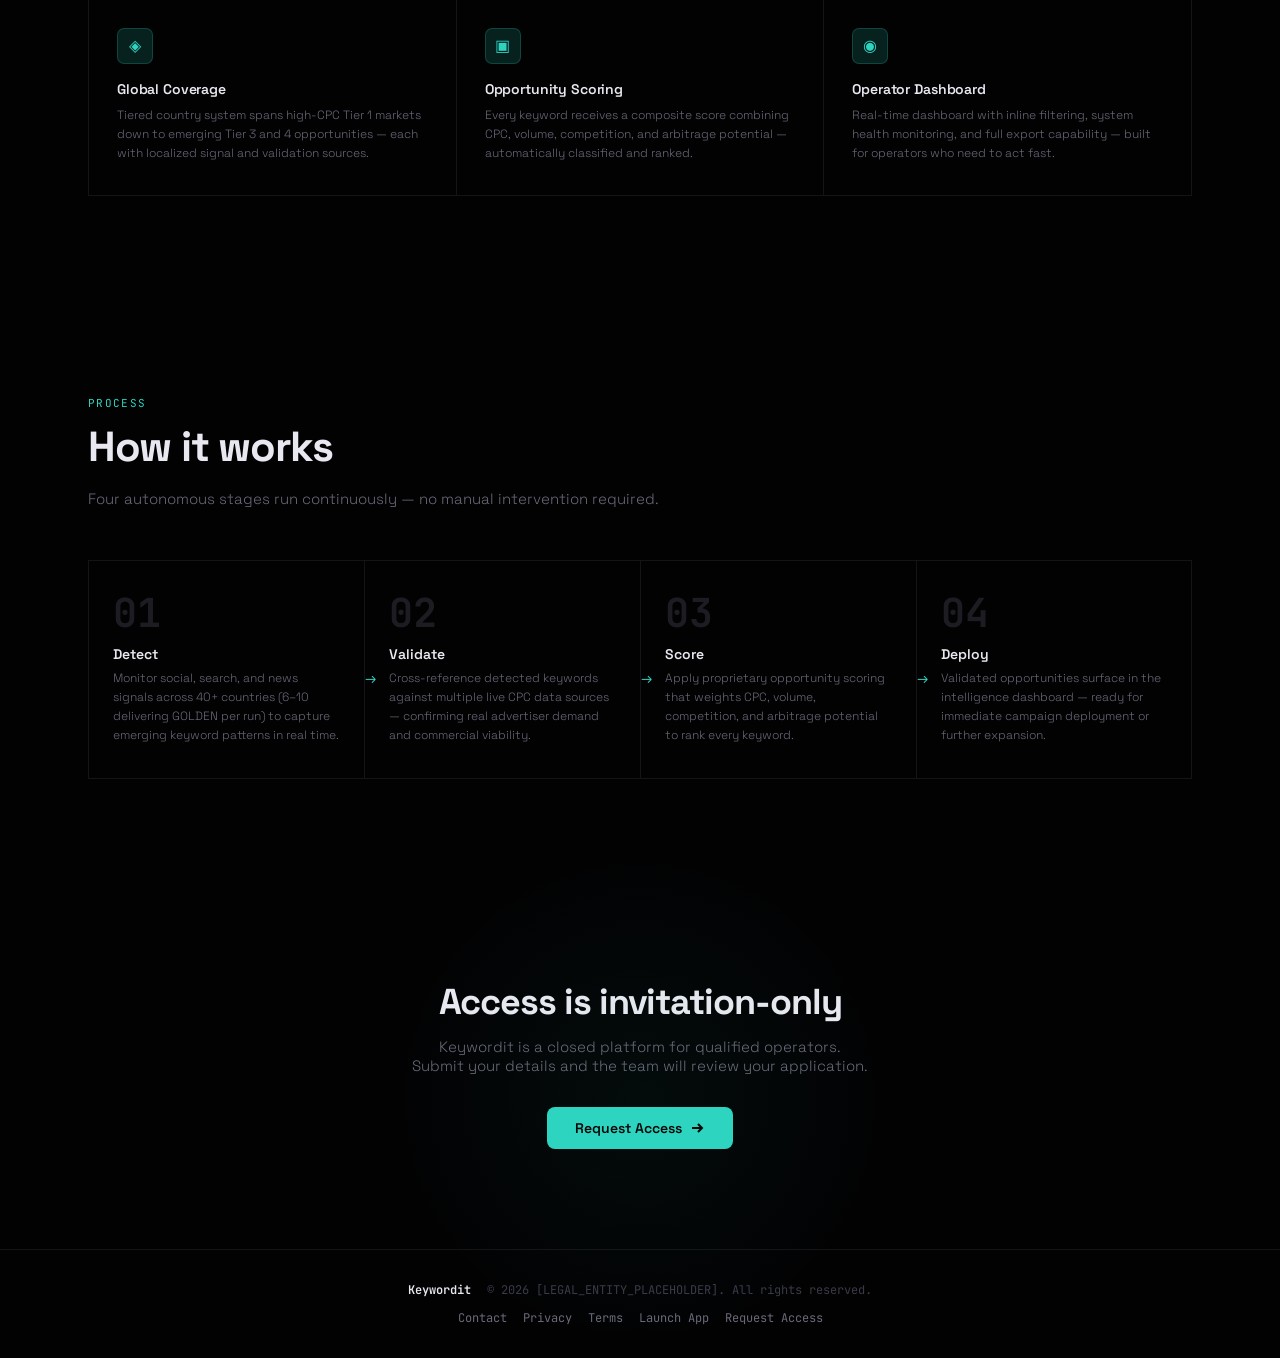
==== commit bede2702: "F-024: glossary tooltips for jargon (CPC, arbitrage, tier-1, pipeline, GOLDEN) The marketing landing" ====
--- a/index.html
+++ b/index.html
@@ -408,6 +408,61 @@
 }
 .skip-link:focus { top: 8px; outline: 2px solid var(--text, #e8e8f0); outline-offset: 2px; }
 #main-content:focus { outline: none; }
+
+/* F-024: glossary tooltip pattern. Trigger is a button (NOT <abbr title>
+   which is keyboard-inaccessible). aria-describedby links to the tooltip
+   text by id. Tooltip is hidden by default; CSS reveals on hover/focus
+   of the wrapper, JS Escape-handler force-hides it (APG pattern, same
+   as Wave 4 F-065). Anchored to the inline mention via .glossary-term
+   inline-block + relative positioning. */
+.glossary-term {
+  display: inline-flex; align-items: baseline; gap: 2px;
+  position: relative;
+  vertical-align: baseline;
+}
+.glossary-info {
+  display: inline-flex; align-items: center; justify-content: center;
+  width: 16px; height: 16px;
+  margin-left: 3px;
+  border: 1px solid var(--text-muted, #888);
+  border-radius: 50%;
+  background: transparent;
+  color: var(--text-dim, #999);
+  font-family: var(--font, sans-serif);
+  font-size: 10px; font-weight: 700; line-height: 1;
+  cursor: help;
+  vertical-align: middle;
+  padding: 0;
+  /* Tap-target exception: 16×16 is intentional for the inline glossary
+     marker. min-width/min-height from F-020 is overridden below. */
+  min-width: 16px;
+  min-height: 16px;
+}
+.glossary-info:hover, .glossary-info:focus { color: var(--accent, #2dd4bf); border-color: var(--accent, #2dd4bf); }
+.glossary-info:focus { outline: 2px solid var(--accent, #2dd4bf); outline-offset: 2px; }
+[role="tooltip"].glossary-tooltip {
+  position: absolute;
+  top: calc(100% + 6px); left: 50%; transform: translateX(-50%);
+  min-width: 240px; max-width: 320px;
+  padding: 10px 14px;
+  background: var(--surface, #14141c);
+  border: 1px solid var(--border, #2a2a2a);
+  border-radius: 6px;
+  color: var(--text, #e8e8f0);
+  font-family: var(--font, sans-serif);
+  font-size: 13px; font-weight: 400; line-height: 1.45;
+  text-transform: none; letter-spacing: 0;
+  white-space: normal; text-align: left;
+  box-shadow: 0 8px 24px rgba(0,0,0,0.4);
+  z-index: 1000;
+  pointer-events: none;
+}
+.glossary-tooltip[hidden] { display: none; }
+.glossary-term:hover .glossary-tooltip,
+.glossary-term:focus-within .glossary-tooltip {
+  display: block;
+}
+.glossary-term[data-suppress="true"] .glossary-tooltip { display: none !important; }
 </style>
 </head>
 <body>
@@ -454,8 +509,8 @@
     prices them in
   </h1>
   <p class="hero-sub">
-    Autonomous pipeline that scans 40+ countries daily and delivers GOLDEN
-    opportunities across 6&ndash;10 tier-1 markets per run &mdash; US, AU, GB,
+    Autonomous <span class="glossary-term">pipeline<button type="button" class="glossary-info" aria-label="Define pipeline" aria-describedby="tooltip-pipeline">i</button><span class="glossary-tooltip" role="tooltip" id="tooltip-pipeline" hidden>The 6-stage research process: scrape → filter → vet → score → rank → publish.</span></span> that scans 40+ countries daily and delivers <span class="glossary-term">GOLDEN<button type="button" class="glossary-info" aria-label="Define GOLDEN" aria-describedby="tooltip-golden">i</button><span class="glossary-tooltip" role="tooltip" id="tooltip-golden" hidden>Top-tier opportunity score (90+) — high CPC, high search volume, low content saturation.</span></span>
+    opportunities across 6&ndash;10 <span class="glossary-term">tier-1<button type="button" class="glossary-info" aria-label="Define tier-1" aria-describedby="tooltip-tier1">i</button><span class="glossary-tooltip" role="tooltip" id="tooltip-tier1" hidden>High-value English-speaking markets: US, UK, Canada, Australia, New Zealand. Higher CPC, higher competition.</span></span> markets per run &mdash; US, AU, GB,
     CA, DE primary. Before competition erodes the margins.
   </p>
   <div class="hero-ctas">
@@ -490,7 +545,7 @@
 <!-- VALUE SECTION -->
 <section class="section" id="value">
   <div class="section-label">Platform</div>
-  <h2 class="section-title">Intelligence infrastructure<br>for search arbitrage</h2>
+  <h2 class="section-title">Intelligence infrastructure<br>for search <span class="glossary-term">arbitrage<button type="button" class="glossary-info" aria-label="Define arbitrage" aria-describedby="tooltip-arbitrage">i</button><span class="glossary-tooltip" role="tooltip" id="tooltip-arbitrage" hidden>Buying cheap keywords and monetizing them at higher rates — the gap between content cost and ad revenue.</span></span></h2>
   <p class="section-desc">
     Keywordit monitors trending signals across multiple sources — social, search, 
     and news — then cross-validates them against live advertiser bid data to surface 
@@ -505,7 +560,7 @@
     </div>
     <div class="feature-card">
       <div class="feature-icon">◎</div>
-      <div class="feature-title">Live CPC Validation</div>
+      <div class="feature-title">Live <span class="glossary-term">CPC<button type="button" class="glossary-info" aria-label="Define CPC" aria-describedby="tooltip-cpc">i</button><span class="glossary-tooltip" role="tooltip" id="tooltip-cpc" hidden>Cost Per Click. The amount advertisers pay per click in a search ad auction. High CPC indicates demand for the keyword.</span></span> Validation</div>
       <div class="feature-desc">Every detected keyword is validated against real-time advertiser bid data — filtering out noise and surfacing only keywords with confirmed commercial value.</div>
     </div>
     <div class="feature-card">
@@ -598,5 +653,24 @@
 
 <script src="shared/theme.js"></script>
 <script src="shared/palette.js"></script>
+
+<script>
+// F-024: glossary tooltip Escape-dismiss + show/hide. CSS handles the
+// :hover and :focus-within reveal; this listener forces close on Escape
+// (per WAI-ARIA APG Tooltip pattern). data-suppress="true" on the wrapper
+// keeps the tooltip closed even while focus/hover is still on the
+// trigger; cleared on the next tick so subsequent interactions reopen
+// normally.
+document.addEventListener('keydown', e => {
+  if (e.key !== 'Escape') return;
+  const trigger = document.activeElement;
+  if (!trigger || !trigger.classList || !trigger.classList.contains('glossary-info')) return;
+  const wrap = trigger.closest('.glossary-term');
+  if (!wrap) return;
+  wrap.setAttribute('data-suppress', 'true');
+  trigger.blur();
+  setTimeout(() => wrap.removeAttribute('data-suppress'), 0);
+});
+</script>
 </body>
 </html>
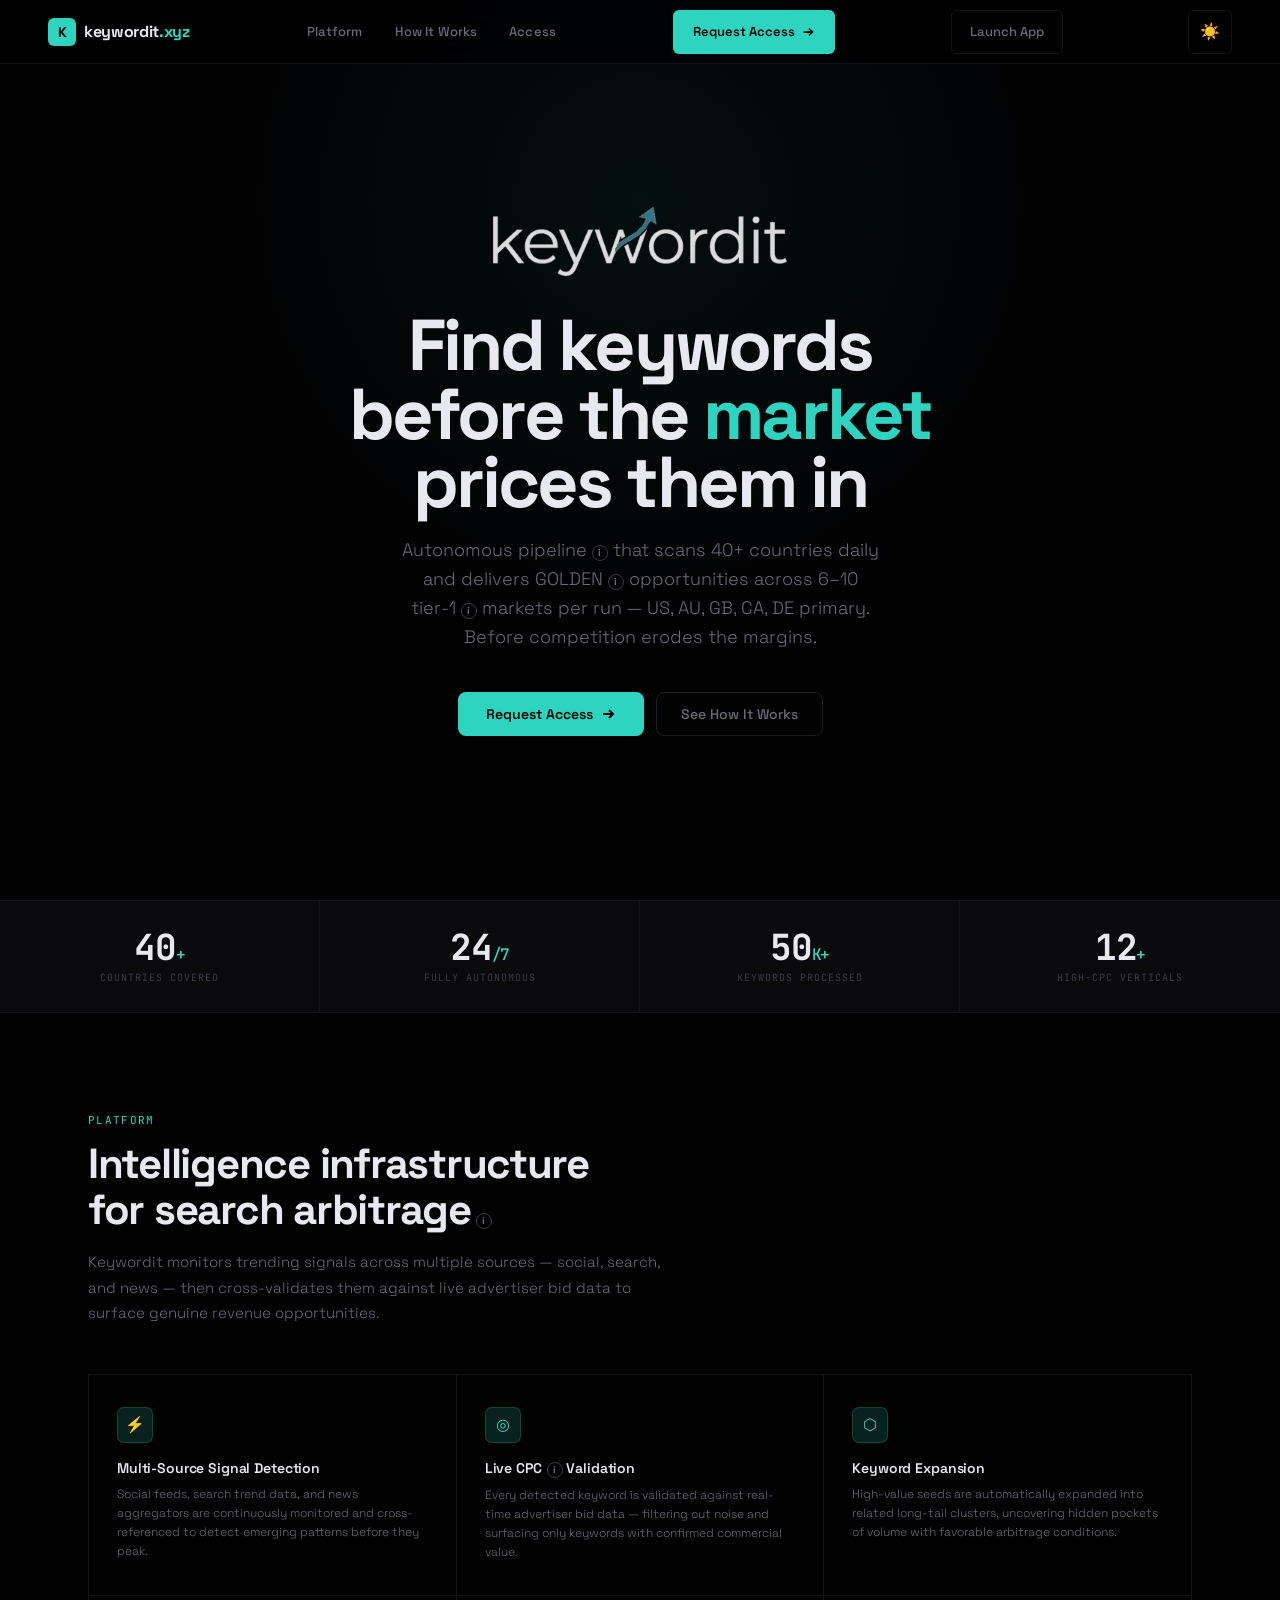
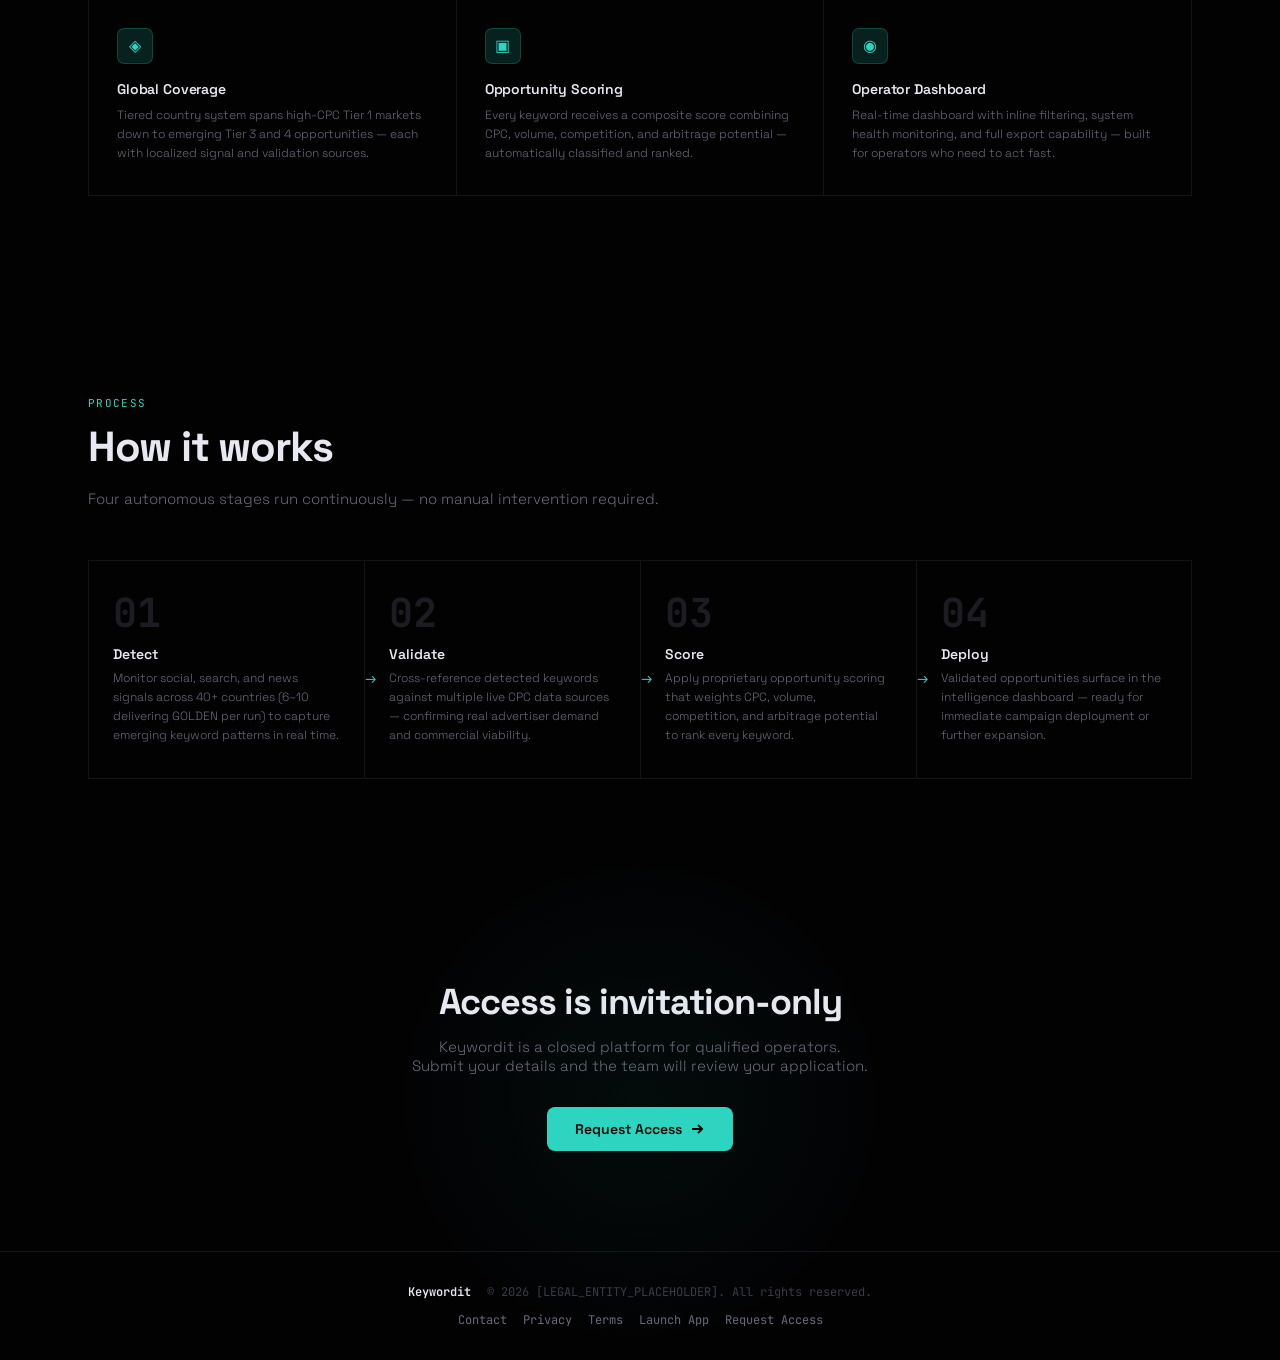
==== commit 9f7ed50b: "F-020: 44×44 minimum tap-target rule on landing pages (WCAG 2.5.5) Universal selector rule on a[role" ====
--- a/index.html
+++ b/index.html
@@ -409,6 +409,15 @@
 .skip-link:focus { top: 8px; outline: 2px solid var(--text, #e8e8f0); outline-offset: 2px; }
 #main-content:focus { outline: none; }
 
+/* F-020: tap-target minimum 44×44 (WCAG 2.5.5). Universal rule covers
+   anchor-buttons, real <button>s, and submit inputs. Specific elements
+   that intentionally stay smaller (e.g. inline glossary "i" markers from
+   F-024) override their own min-width/min-height locally. */
+a[role="button"], button, input[type="button"], input[type="submit"] {
+  min-width: 44px;
+  min-height: 44px;
+}
+
 /* F-024: glossary tooltip pattern. Trigger is a button (NOT <abbr title>
    which is keyboard-inaccessible). aria-describedby links to the tooltip
    text by id. Tooltip is hidden by default; CSS reveals on hover/focus
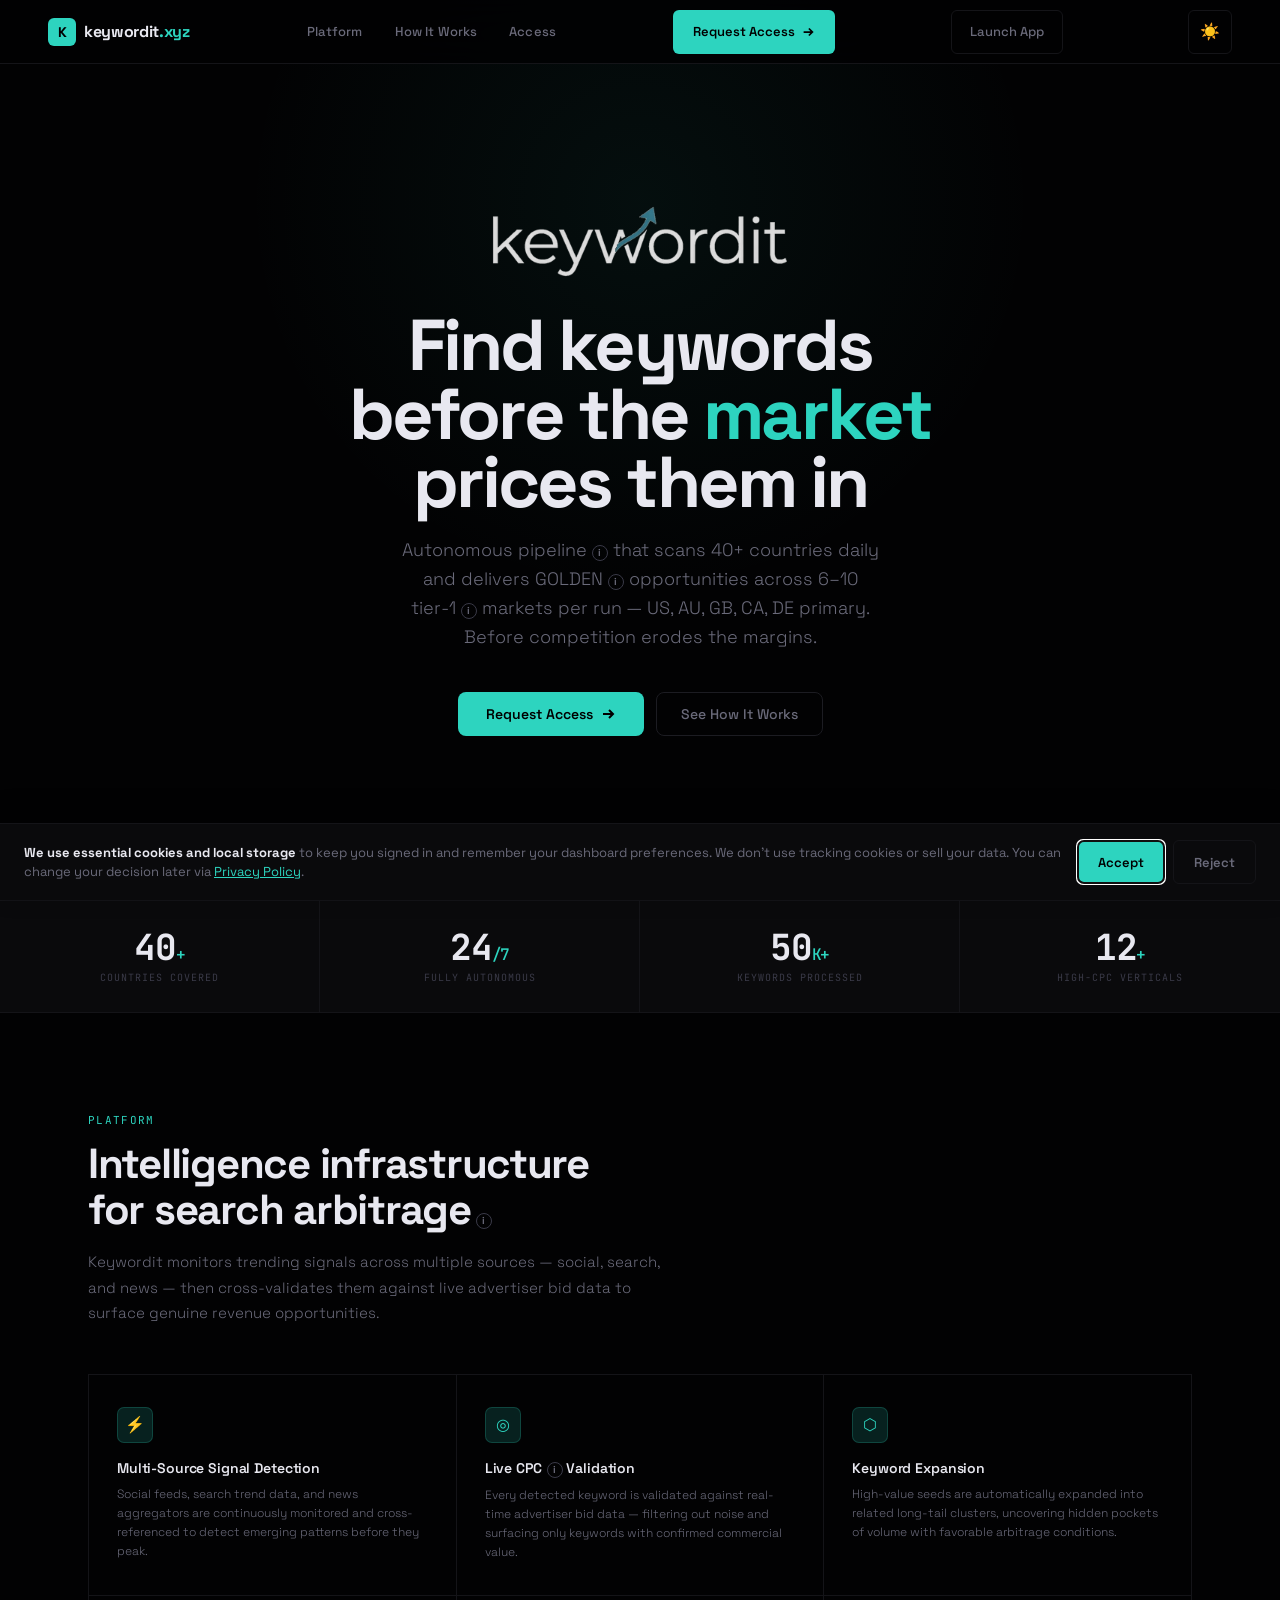
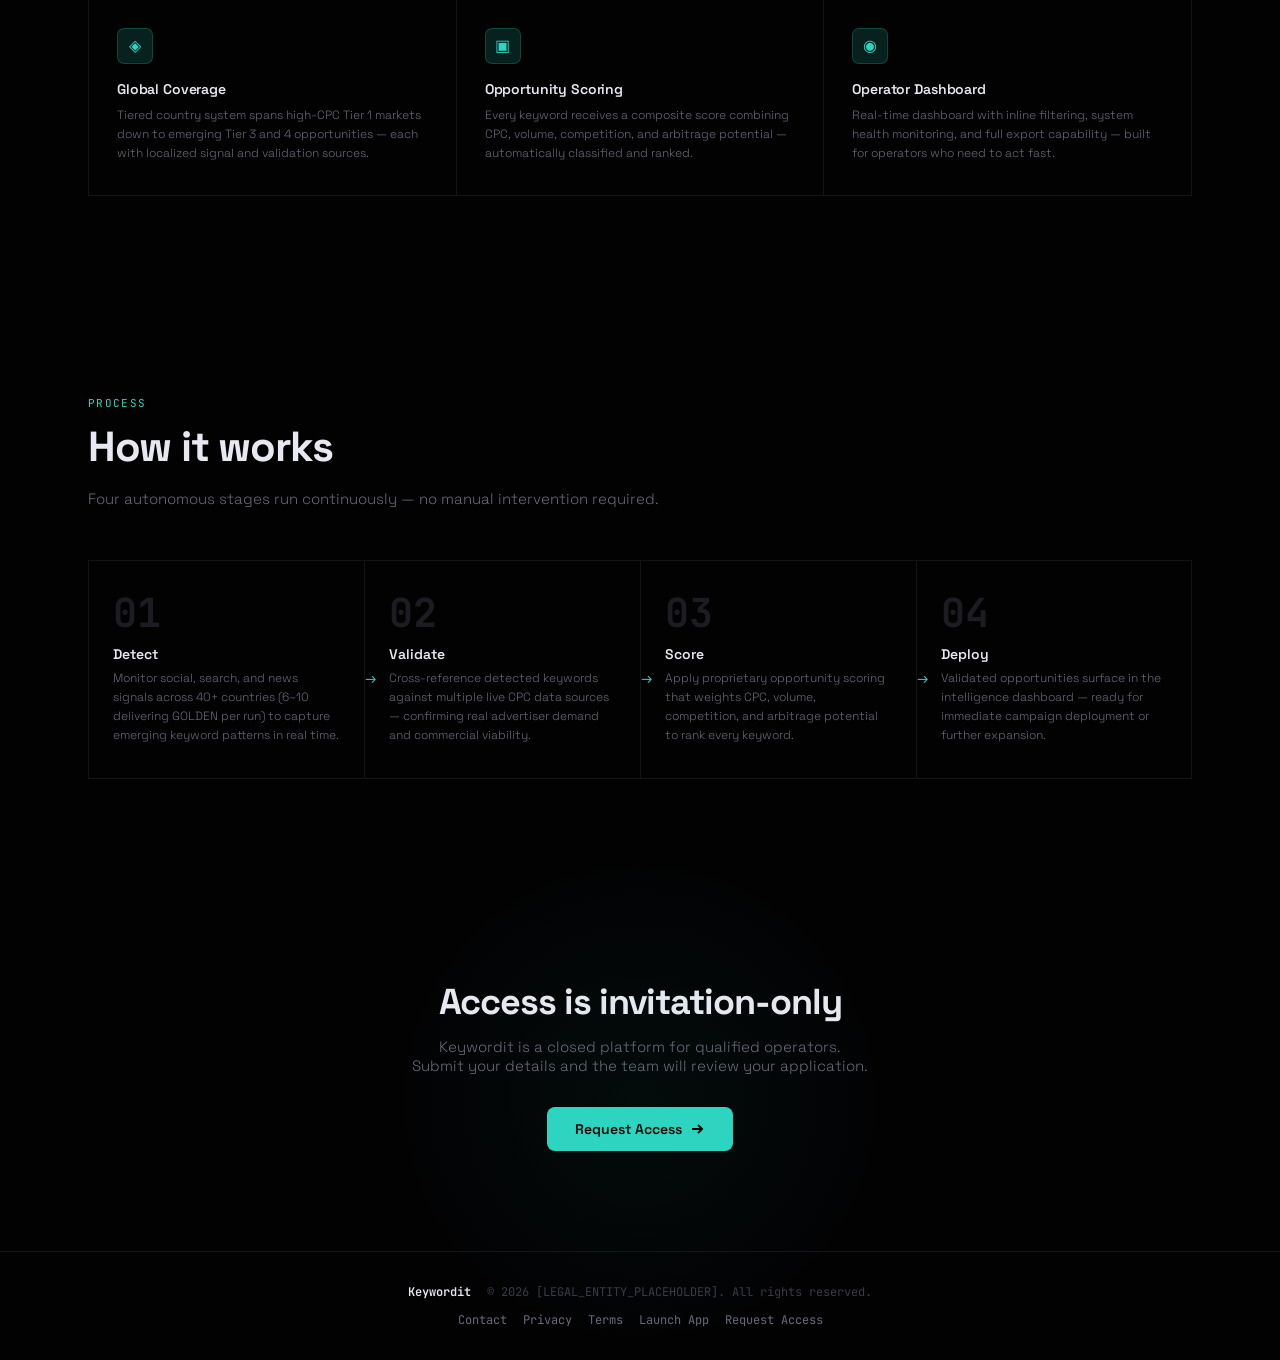
==== commit ad16397c: "F-015: minimal cookie consent banner (Accept / Reject, gh-pages only) The marketing landing was the " ====
--- a/index.html
+++ b/index.html
@@ -418,6 +418,42 @@
   min-height: 44px;
 }
 
+/* F-015: cookie consent banner. Bottom-fixed dialog; focus-trapped while
+   open; removed from DOM entirely on Accept/Reject (not just hidden) so
+   stale aria-modal/focus-trap state can't accumulate. */
+#cookie-consent {
+  position: fixed; left: 0; right: 0; bottom: 0;
+  background: var(--surface, #14141c);
+  border-top: 1px solid var(--border, #333);
+  padding: 16px 24px;
+  z-index: 9999;
+  display: flex; flex-wrap: wrap; align-items: center; gap: 16px;
+  font-family: var(--font, sans-serif);
+  font-size: 13px;
+  color: var(--text-dim, #ccc);
+  box-shadow: 0 -8px 24px rgba(0,0,0,0.3);
+}
+#cookie-consent .cc-text { flex: 1; min-width: 280px; line-height: 1.5; }
+#cookie-consent .cc-text a { color: var(--accent, #2dd4bf); text-decoration: underline; }
+#cookie-consent strong { color: var(--text, #fff); }
+#cookie-consent .cc-buttons { display: flex; gap: 8px; flex-shrink: 0; }
+#cookie-consent button {
+  padding: 10px 20px;
+  border: 1px solid var(--border, #333);
+  border-radius: 6px;
+  font-family: var(--font, sans-serif); font-size: 13px; font-weight: 600;
+  cursor: pointer;
+  transition: all 0.2s;
+}
+#cookie-consent .cc-accept {
+  background: var(--accent, #2dd4bf); color: #000; border-color: var(--accent);
+}
+#cookie-consent .cc-accept:hover { box-shadow: 0 0 16px rgba(45,212,191,0.4); }
+#cookie-consent .cc-reject {
+  background: transparent; color: var(--text-dim, #aaa);
+}
+#cookie-consent .cc-reject:hover { color: var(--text, #fff); border-color: var(--text-dim); }
+
 /* F-024: glossary tooltip pattern. Trigger is a button (NOT <abbr title>
    which is keyboard-inaccessible). aria-describedby links to the tooltip
    text by id. Tooltip is hidden by default; CSS reveals on hover/focus
@@ -680,6 +716,64 @@
   trigger.blur();
   setTimeout(() => wrap.removeAttribute('data-suppress'), 0);
 });
+
+// F-015: minimal cookie consent banner. Hand-rolled, no third-party.
+// Show on first visit if localStorage.keywordit_cookie_consent is null.
+// On Accept/Reject: persist decision + ISO timestamp, REMOVE the dialog
+// from DOM entirely (not just hide) so aria-modal / focus-trap state can't
+// linger. Banner has role="dialog" + aria-modal="true"; focus moves into
+// the dialog on first paint; Tab/Shift+Tab wrap inside.
+(function() {
+  const KEY = 'keywordit_cookie_consent';
+  let existing = null;
+  try { existing = localStorage.getItem(KEY); } catch(e) { /* private mode */ }
+  if (existing) return;  // already chose; don't show again
+
+  const previousFocus = document.activeElement;
+
+  const banner = document.createElement('div');
+  banner.id = 'cookie-consent';
+  banner.setAttribute('role', 'dialog');
+  banner.setAttribute('aria-modal', 'true');
+  banner.setAttribute('aria-labelledby', 'cc-heading');
+  banner.innerHTML =
+    '<div class="cc-text">' +
+      '<strong id="cc-heading">We use essential cookies and local storage</strong> to keep you signed in and remember your dashboard preferences. We don\'t use tracking cookies or sell your data. You can change your decision later via <a href="/privacy.html">Privacy Policy</a>.' +
+    '</div>' +
+    '<div class="cc-buttons">' +
+      '<button type="button" class="cc-accept" id="cc-accept">Accept</button>' +
+      '<button type="button" class="cc-reject" id="cc-reject">Reject</button>' +
+    '</div>';
+  document.body.appendChild(banner);
+
+  const acceptBtn = document.getElementById('cc-accept');
+  const rejectBtn = document.getElementById('cc-reject');
+
+  // Focus trap. Tab/Shift+Tab within Accept/Reject only.
+  banner.addEventListener('keydown', (e) => {
+    if (e.key !== 'Tab') return;
+    if (e.shiftKey && document.activeElement === acceptBtn) { e.preventDefault(); rejectBtn.focus(); }
+    else if (!e.shiftKey && document.activeElement === rejectBtn) { e.preventDefault(); acceptBtn.focus(); }
+  });
+
+  function dismiss(decision) {
+    try {
+      localStorage.setItem(KEY, JSON.stringify({ decision, at: new Date().toISOString() }));
+    } catch(e) { /* private mode — best-effort persistence */ }
+    // F-015: remove from DOM entirely (not just hide). Stale aria-modal
+    // and focus-trap state can't linger if the node doesn't exist.
+    banner.remove();
+    if (previousFocus && typeof previousFocus.focus === 'function') {
+      try { previousFocus.focus(); } catch(_) {}
+    }
+  }
+
+  acceptBtn.addEventListener('click', () => dismiss('accepted'));
+  rejectBtn.addEventListener('click', () => dismiss('rejected'));
+
+  // Move focus into the dialog on first paint.
+  requestAnimationFrame(() => acceptBtn.focus());
+})();
 </script>
 </body>
 </html>
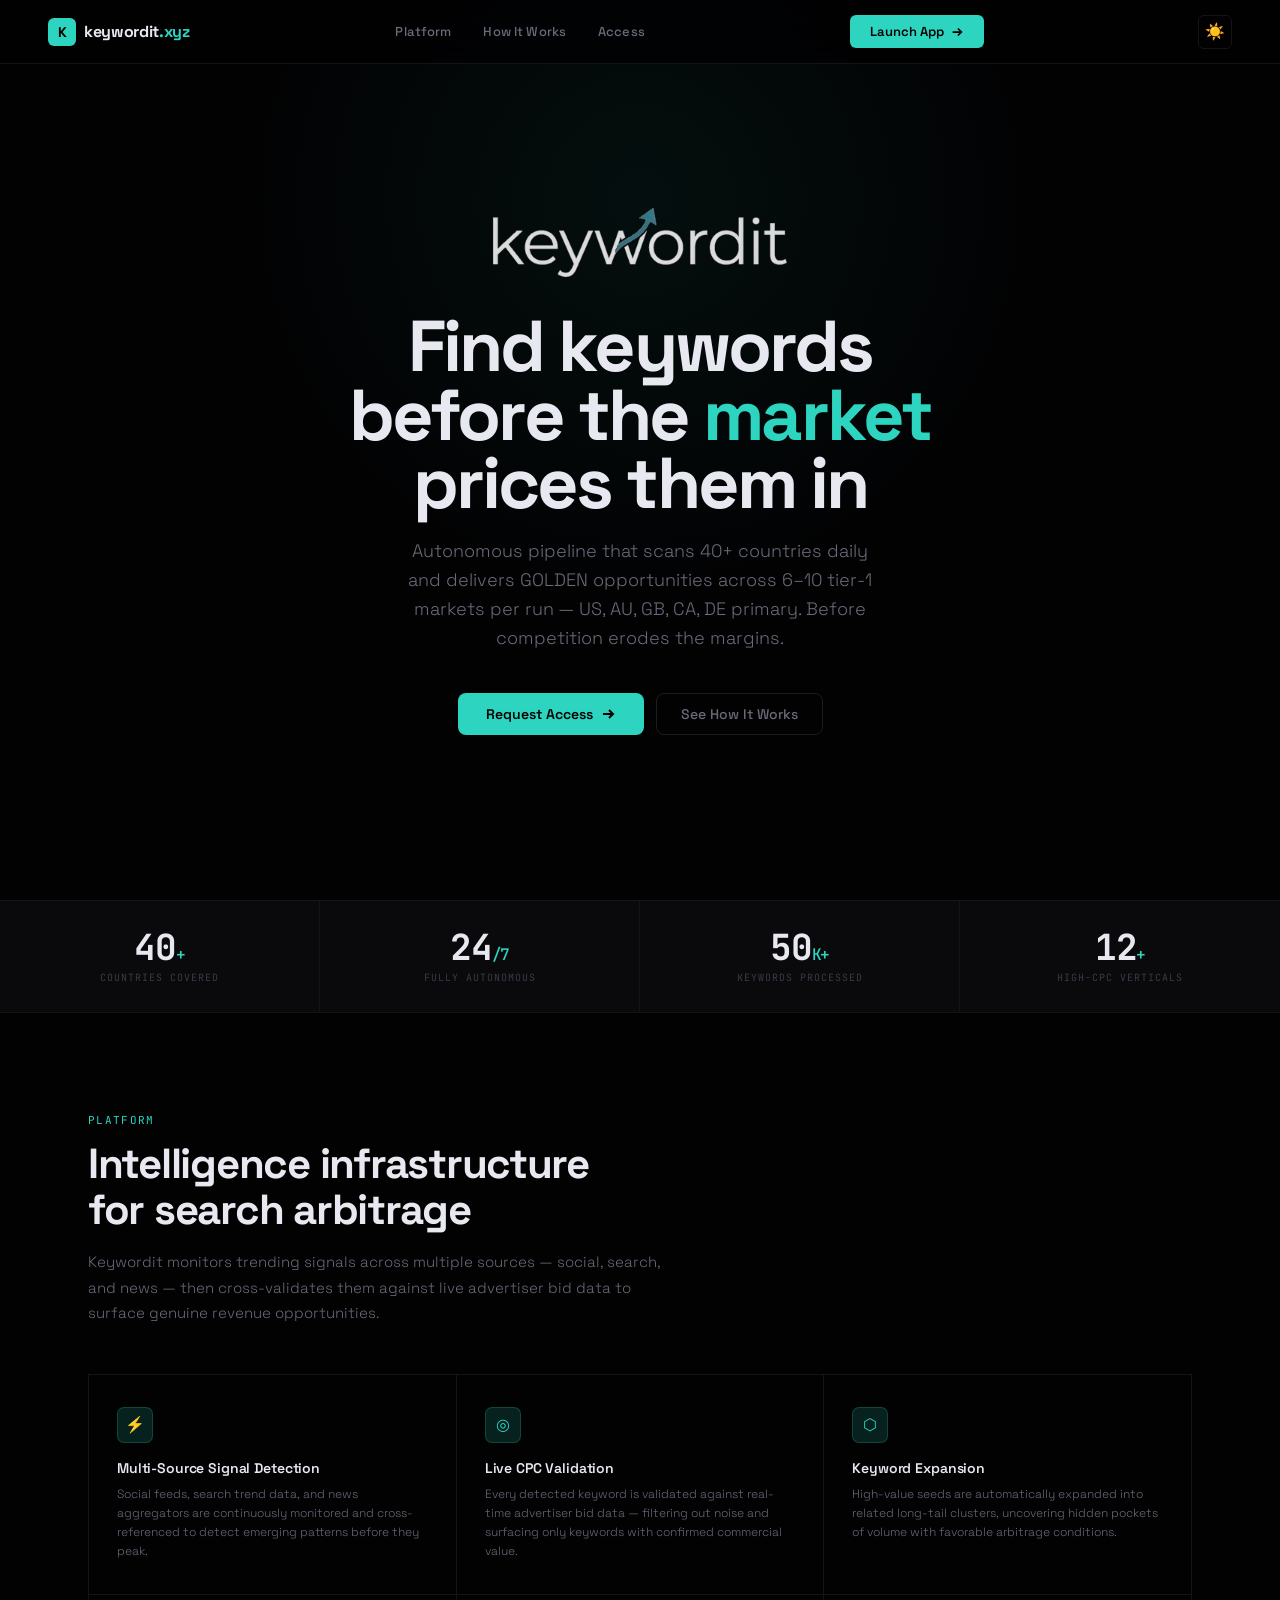
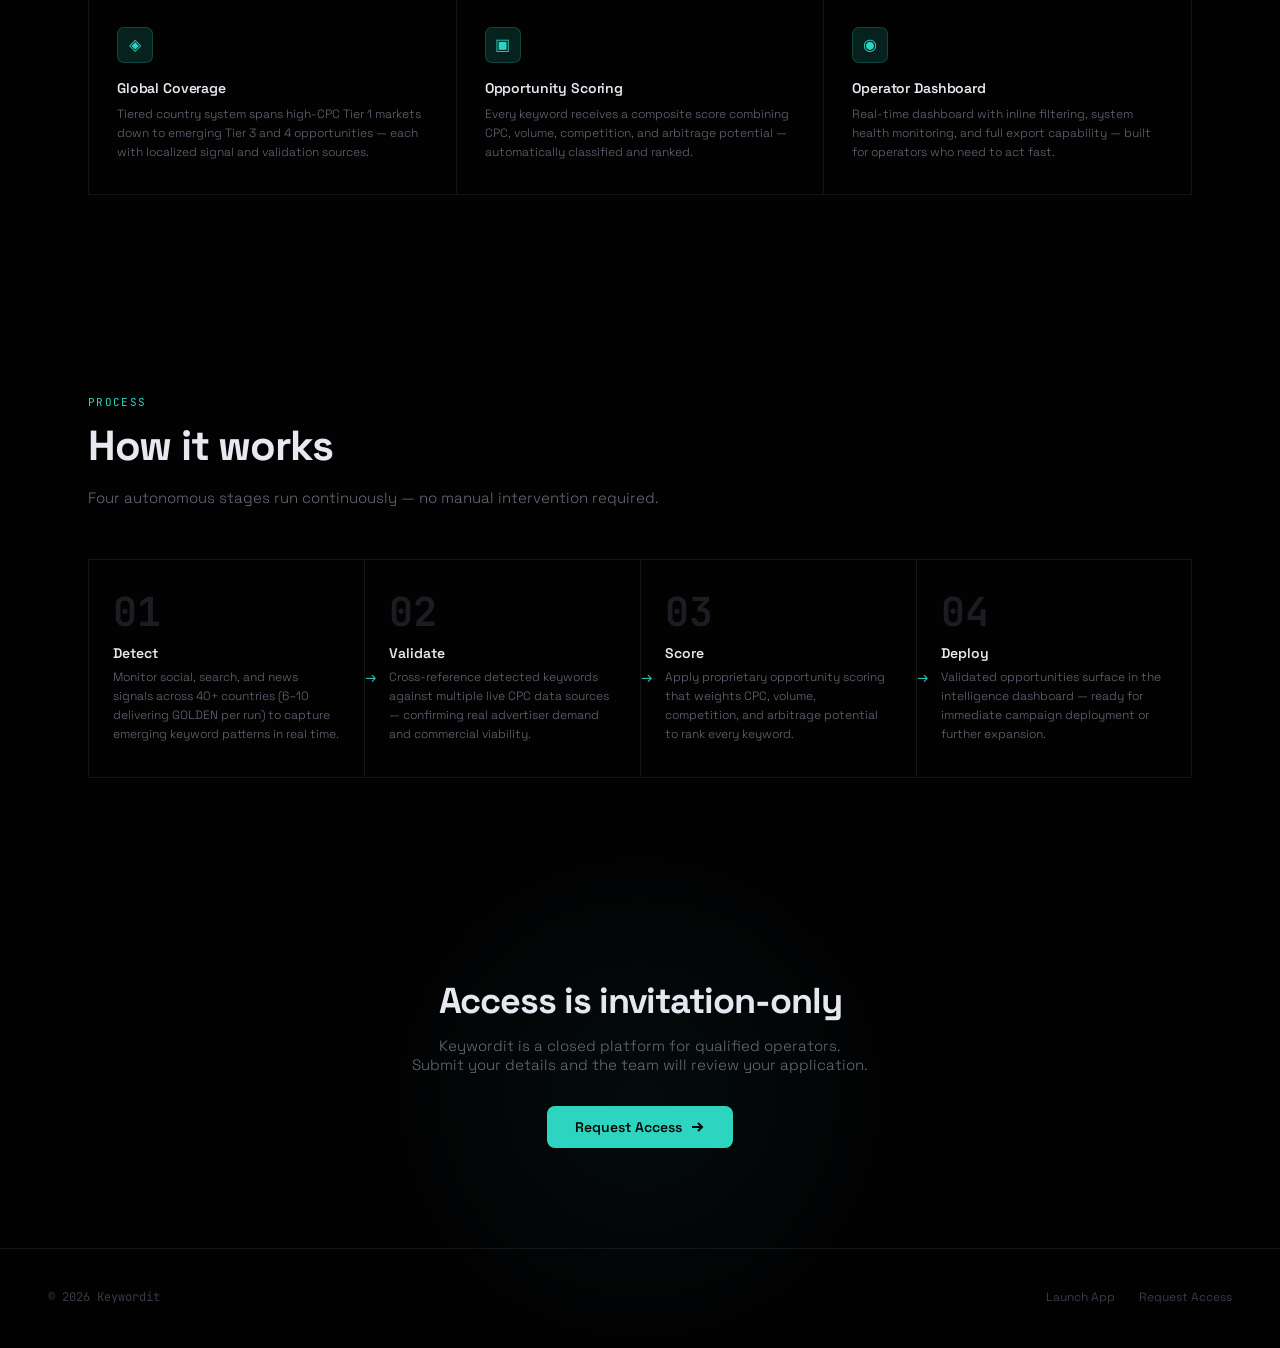
==== commit b8961440: "deploy: dashboard update 2026-04-28 14:14" ====
--- a/index.html
+++ b/index.html
@@ -6,35 +6,10 @@
 <meta name="description" content="Keywordit — AI-powered media buying arbitrage research dashboard">
 <link rel="icon" href="data:image/svg+xml,<svg xmlns='http://www.w3.org/2000/svg' viewBox='0 0 100 100'><text y='.9em' font-size='90'>🔑</text></svg>">
 <title>Keywordit — Search Arbitrage Intelligence</title>
-
-<!-- F-017: Open Graph + Twitter Card metadata for link unfurls. og-image.png
-     ships as a 1200×630 placeholder in the same commit; operator can swap
-     for a real marketing image later (same path, no markup change needed). -->
-<meta property="og:title" content="Keywordit — Search Arbitrage Intelligence">
-<meta property="og:description" content="AI-powered media-buying arbitrage research dashboard. Discover trending keywords with high CPC and low content saturation across 40+ countries.">
-<meta property="og:type" content="website">
-<meta property="og:url" content="https://keywordit.xyz/">
-<meta property="og:image" content="https://keywordit.xyz/og-image.png">
-<meta property="og:image:width" content="1200">
-<meta property="og:image:height" content="630">
-<meta name="twitter:card" content="summary_large_image">
 <link rel="stylesheet" href="shared/base.css">
 <link rel="preconnect" href="https://fonts.googleapis.com">
 <link href="https://fonts.googleapis.com/css2?family=Space+Grotesk:wght@300;400;500;600;700&family=JetBrains+Mono:wght@400;500;600;700&display=swap" rel="stylesheet">
 <style>
-/* F-053: respect prefers-reduced-motion. Same universal block as
-   Wave 5 across dashboard / login / admin / intelligence — collapses
-   every animation / transition / scroll-behavior to ~instant for users
-   who've set the OS preference. WCAG 2.3.3-recommended. */
-@media (prefers-reduced-motion: reduce) {
-  *, *::before, *::after {
-    animation-duration: 0.01ms !important;
-    animation-iteration-count: 1 !important;
-    transition-duration: 0.01ms !important;
-    scroll-behavior: auto !important;
-  }
-}
-
 *, *::before, *::after { box-sizing: border-box; margin: 0; padding: 0; }
 
 [data-theme="dark"] {
@@ -136,21 +111,6 @@
 .btn-launch:hover { box-shadow: 0 0 24px var(--teal-glow-strong); transform: translateY(-1px); }
 .btn-launch svg { width: 14px; height: 14px; }
 
-/* F-021: muted secondary variant for the demoted Launch App CTA in the
-   header. Same shape as .btn-launch (so the two read as a pair) but a
-   transparent background + subtle border instead of the prominent teal
-   fill, so Request Access wins the visual hierarchy. */
-.btn-launch-secondary {
-  display: inline-flex; align-items: center; gap: 6px;
-  background: transparent; color: var(--text-dim);
-  padding: 8px 18px; border-radius: 6px;
-  font-size: 13px; font-weight: 500;
-  border: 1px solid var(--border); cursor: pointer; transition: all 0.2s;
-  text-decoration: none;
-}
-.btn-launch-secondary:hover { border-color: var(--text-dim); color: var(--text); }
-.btn-launch-secondary svg { width: 14px; height: 14px; }
-
 /* ═══ HERO ═══ */
 .hero {
   min-height: 100vh;
@@ -338,23 +298,15 @@
 }
 
 /* ═══ FOOTER ═══ */
-/* F-022: row-flex with gap, two stacked rows (brand+entity / link list).
-   Bracketed placeholders are designed to be visible — operator must
-   replace before announce. Text uses --text-dim for ≥4.5:1 contrast on
-   --bg in both themes. */
 footer {
   border-top: 1px solid var(--border);
-  padding: 32px 48px;
-  display: flex; flex-direction: column; gap: 12px; align-items: center;
-  font-family: var(--mono);
-  font-size: 12px;
-  color: var(--text-dim);
-}
-.footer-row { display: flex; gap: 16px; flex-wrap: wrap; justify-content: center; align-items: center; }
-.footer-brand { color: var(--text); font-weight: 600; }
-.footer-entity { color: var(--text-muted); }
-.footer-row a { color: var(--text-dim); text-decoration: none; transition: color 0.2s; }
-.footer-row a:hover { color: var(--text); }
+  padding: 40px 48px;
+  display: flex; align-items: center; justify-content: space-between;
+}
+.footer-left { font-size: 12px; color: var(--text-muted); font-family: var(--mono); }
+.footer-right { display: flex; gap: 24px; }
+.footer-right a { font-size: 12px; color: var(--text-muted); transition: color 0.2s; }
+.footer-right a:hover { color: var(--text-dim); }
 
 /* ═══ HAMBURGER ═══ */
 .hamburger { display: none; background: none; border: none; color: var(--text); font-size: 24px; cursor: pointer; padding: 8px; }
@@ -396,124 +348,9 @@
   0%, 100% { opacity: 1; }
   50% { opacity: 0.4; }
 }
-
-/* Skip-link CSS — keep in sync with other pages. Wave 4 candidate refactor: shared/skip-link.css */
-.skip-link {
-  position: absolute; top: -40px; left: 8px;
-  padding: 8px 14px;
-  background: var(--teal, #2dd4bf); color: #000;
-  font-family: var(--mono, monospace); font-size: 12px;
-  border-radius: 4px; text-decoration: none;
-  z-index: 10000;
-}
-.skip-link:focus { top: 8px; outline: 2px solid var(--text, #e8e8f0); outline-offset: 2px; }
-#main-content:focus { outline: none; }
-
-/* F-020: tap-target minimum 44×44 (WCAG 2.5.5). Universal rule covers
-   anchor-buttons, real <button>s, and submit inputs. Specific elements
-   that intentionally stay smaller (e.g. inline glossary "i" markers from
-   F-024) override their own min-width/min-height locally. */
-a[role="button"], button, input[type="button"], input[type="submit"] {
-  min-width: 44px;
-  min-height: 44px;
-}
-
-/* F-015: cookie consent banner. Bottom-fixed dialog; focus-trapped while
-   open; removed from DOM entirely on Accept/Reject (not just hidden) so
-   stale aria-modal/focus-trap state can't accumulate. */
-#cookie-consent {
-  position: fixed; left: 0; right: 0; bottom: 0;
-  background: var(--surface, #14141c);
-  border-top: 1px solid var(--border, #333);
-  padding: 16px 24px;
-  z-index: 9999;
-  display: flex; flex-wrap: wrap; align-items: center; gap: 16px;
-  font-family: var(--font, sans-serif);
-  font-size: 13px;
-  color: var(--text-dim, #ccc);
-  box-shadow: 0 -8px 24px rgba(0,0,0,0.3);
-}
-#cookie-consent .cc-text { flex: 1; min-width: 280px; line-height: 1.5; }
-#cookie-consent .cc-text a { color: var(--accent, #2dd4bf); text-decoration: underline; }
-#cookie-consent strong { color: var(--text, #fff); }
-#cookie-consent .cc-buttons { display: flex; gap: 8px; flex-shrink: 0; }
-#cookie-consent button {
-  padding: 10px 20px;
-  border: 1px solid var(--border, #333);
-  border-radius: 6px;
-  font-family: var(--font, sans-serif); font-size: 13px; font-weight: 600;
-  cursor: pointer;
-  transition: all 0.2s;
-}
-#cookie-consent .cc-accept {
-  background: var(--accent, #2dd4bf); color: #000; border-color: var(--accent);
-}
-#cookie-consent .cc-accept:hover { box-shadow: 0 0 16px rgba(45,212,191,0.4); }
-#cookie-consent .cc-reject {
-  background: transparent; color: var(--text-dim, #aaa);
-}
-#cookie-consent .cc-reject:hover { color: var(--text, #fff); border-color: var(--text-dim); }
-
-/* F-024: glossary tooltip pattern. Trigger is a button (NOT <abbr title>
-   which is keyboard-inaccessible). aria-describedby links to the tooltip
-   text by id. Tooltip is hidden by default; CSS reveals on hover/focus
-   of the wrapper, JS Escape-handler force-hides it (APG pattern, same
-   as Wave 4 F-065). Anchored to the inline mention via .glossary-term
-   inline-block + relative positioning. */
-.glossary-term {
-  display: inline-flex; align-items: baseline; gap: 2px;
-  position: relative;
-  vertical-align: baseline;
-}
-.glossary-info {
-  display: inline-flex; align-items: center; justify-content: center;
-  width: 16px; height: 16px;
-  margin-left: 3px;
-  border: 1px solid var(--text-muted, #888);
-  border-radius: 50%;
-  background: transparent;
-  color: var(--text-dim, #999);
-  font-family: var(--font, sans-serif);
-  font-size: 10px; font-weight: 700; line-height: 1;
-  cursor: help;
-  vertical-align: middle;
-  padding: 0;
-  /* Tap-target exception: 16×16 is intentional for the inline glossary
-     marker. min-width/min-height from F-020 is overridden below. */
-  min-width: 16px;
-  min-height: 16px;
-}
-.glossary-info:hover, .glossary-info:focus { color: var(--accent, #2dd4bf); border-color: var(--accent, #2dd4bf); }
-.glossary-info:focus { outline: 2px solid var(--accent, #2dd4bf); outline-offset: 2px; }
-[role="tooltip"].glossary-tooltip {
-  position: absolute;
-  top: calc(100% + 6px); left: 50%; transform: translateX(-50%);
-  min-width: 240px; max-width: 320px;
-  padding: 10px 14px;
-  background: var(--surface, #14141c);
-  border: 1px solid var(--border, #2a2a2a);
-  border-radius: 6px;
-  color: var(--text, #e8e8f0);
-  font-family: var(--font, sans-serif);
-  font-size: 13px; font-weight: 400; line-height: 1.45;
-  text-transform: none; letter-spacing: 0;
-  white-space: normal; text-align: left;
-  box-shadow: 0 8px 24px rgba(0,0,0,0.4);
-  z-index: 1000;
-  pointer-events: none;
-}
-.glossary-tooltip[hidden] { display: none; }
-.glossary-term:hover .glossary-tooltip,
-.glossary-term:focus-within .glossary-tooltip {
-  display: block;
-}
-.glossary-term[data-suppress="true"] .glossary-tooltip { display: none !important; }
 </style>
 </head>
 <body>
-
-<!-- F-051: skip-link. First focusable element; visible only on keyboard focus. -->
-<a href="#main-content" class="skip-link">Skip to main content</a>
 
 <!-- NAV -->
 <nav>
@@ -527,12 +364,9 @@
     <a href="#how">How It Works</a>
     <a href="#access">Access</a>
   </div>
-  <a href="login.html?tab=request" class="btn-launch" role="button">
-    Request Access
+  <a href="login.html" class="btn-launch" role="button">
+    Launch App
     <svg viewBox="0 0 16 16" fill="none" stroke="currentColor" stroke-width="2"><path d="M3 8h10M9 4l4 4-4 4"/></svg>
-  </a>
-  <a href="login.html" class="btn-launch-secondary" role="button">
-    Launch App
   </a>
   <button class="theme-toggle" id="theme-toggle" title="Toggle theme" aria-label="Toggle theme">
     <svg class="icon-sun" viewBox="0 0 20 20" fill="currentColor"><path d="M10 2a1 1 0 011 1v1a1 1 0 11-2 0V3a1 1 0 011-1zm4.22 1.78a1 1 0 011.41 0l.71.71a1 1 0 11-1.41 1.41l-.71-.71a1 1 0 010-1.41zM18 9a1 1 0 110 2h-1a1 1 0 110-2h1zM3 9a1 1 0 110 2H2a1 1 0 110-2h1zm13.93 5.51a1 1 0 01-.02 1.41l-.71.71a1 1 0 11-1.41-1.41l.71-.71a1 1 0 011.43-.01zM4.78 14.78a1 1 0 011.41 0l.01.01a1 1 0 11-1.41 1.41l-.01-.01a1 1 0 010-1.41zM10 14a4 4 0 100-8 4 4 0 000 8zm0-2a2 2 0 110-4 2 2 0 010 4zm0 4a1 1 0 011 1v1a1 1 0 11-2 0v-1a1 1 0 011-1z"/></svg>
@@ -540,8 +374,6 @@
   </button>
 </nav>
 
-<main id="main-content" tabindex="-1">
-
 <!-- HERO -->
 <section class="hero">
   <div class="hero-logo">
@@ -554,8 +386,8 @@
     prices them in
   </h1>
   <p class="hero-sub">
-    Autonomous <span class="glossary-term">pipeline<button type="button" class="glossary-info" aria-label="Define pipeline" aria-describedby="tooltip-pipeline">i</button><span class="glossary-tooltip" role="tooltip" id="tooltip-pipeline" hidden>The 6-stage research process: scrape → filter → vet → score → rank → publish.</span></span> that scans 40+ countries daily and delivers <span class="glossary-term">GOLDEN<button type="button" class="glossary-info" aria-label="Define GOLDEN" aria-describedby="tooltip-golden">i</button><span class="glossary-tooltip" role="tooltip" id="tooltip-golden" hidden>Top-tier opportunity score (90+) — high CPC, high search volume, low content saturation.</span></span>
-    opportunities across 6&ndash;10 <span class="glossary-term">tier-1<button type="button" class="glossary-info" aria-label="Define tier-1" aria-describedby="tooltip-tier1">i</button><span class="glossary-tooltip" role="tooltip" id="tooltip-tier1" hidden>High-value English-speaking markets: US, UK, Canada, Australia, New Zealand. Higher CPC, higher competition.</span></span> markets per run &mdash; US, AU, GB,
+    Autonomous pipeline that scans 40+ countries daily and delivers GOLDEN
+    opportunities across 6&ndash;10 tier-1 markets per run &mdash; US, AU, GB,
     CA, DE primary. Before competition erodes the margins.
   </p>
   <div class="hero-ctas">
@@ -590,7 +422,7 @@
 <!-- VALUE SECTION -->
 <section class="section" id="value">
   <div class="section-label">Platform</div>
-  <h2 class="section-title">Intelligence infrastructure<br>for search <span class="glossary-term">arbitrage<button type="button" class="glossary-info" aria-label="Define arbitrage" aria-describedby="tooltip-arbitrage">i</button><span class="glossary-tooltip" role="tooltip" id="tooltip-arbitrage" hidden>Buying cheap keywords and monetizing them at higher rates — the gap between content cost and ad revenue.</span></span></h2>
+  <h2 class="section-title">Intelligence infrastructure<br>for search arbitrage</h2>
   <p class="section-desc">
     Keywordit monitors trending signals across multiple sources — social, search, 
     and news — then cross-validates them against live advertiser bid data to surface 
@@ -605,7 +437,7 @@
     </div>
     <div class="feature-card">
       <div class="feature-icon">◎</div>
-      <div class="feature-title">Live <span class="glossary-term">CPC<button type="button" class="glossary-info" aria-label="Define CPC" aria-describedby="tooltip-cpc">i</button><span class="glossary-tooltip" role="tooltip" id="tooltip-cpc" hidden>Cost Per Click. The amount advertisers pay per click in a search ad auction. High CPC indicates demand for the keyword.</span></span> Validation</div>
+      <div class="feature-title">Live CPC Validation</div>
       <div class="feature-desc">Every detected keyword is validated against real-time advertiser bid data — filtering out noise and surfacing only keywords with confirmed commercial value.</div>
     </div>
     <div class="feature-card">
@@ -679,101 +511,16 @@
   </a>
 </section>
 
-</main>
-
 <!-- FOOTER -->
 <footer>
-  <div class="footer-row">
-    <span class="footer-brand">Keywordit</span>
-    <span class="footer-entity">© 2026 [LEGAL_ENTITY_PLACEHOLDER]. All rights reserved.</span>
-  </div>
-  <div class="footer-row">
-    <a href="mailto:[CONTACT_EMAIL_PLACEHOLDER]">Contact</a>
-    <a href="/privacy.html">Privacy</a>
-    <a href="/terms.html">Terms</a>
-    <a href="/login.html">Launch App</a>
-    <a href="/login.html?tab=request">Request Access</a>
+  <div class="footer-left">© 2026 Keywordit</div>
+  <div class="footer-right">
+    <a href="login.html">Launch App</a>
+    <a href="login.html?tab=request">Request Access</a>
   </div>
 </footer>
 
 <script src="shared/theme.js"></script>
 <script src="shared/palette.js"></script>
-
-<script>
-// F-024: glossary tooltip Escape-dismiss + show/hide. CSS handles the
-// :hover and :focus-within reveal; this listener forces close on Escape
-// (per WAI-ARIA APG Tooltip pattern). data-suppress="true" on the wrapper
-// keeps the tooltip closed even while focus/hover is still on the
-// trigger; cleared on the next tick so subsequent interactions reopen
-// normally.
-document.addEventListener('keydown', e => {
-  if (e.key !== 'Escape') return;
-  const trigger = document.activeElement;
-  if (!trigger || !trigger.classList || !trigger.classList.contains('glossary-info')) return;
-  const wrap = trigger.closest('.glossary-term');
-  if (!wrap) return;
-  wrap.setAttribute('data-suppress', 'true');
-  trigger.blur();
-  setTimeout(() => wrap.removeAttribute('data-suppress'), 0);
-});
-
-// F-015: minimal cookie consent banner. Hand-rolled, no third-party.
-// Show on first visit if localStorage.keywordit_cookie_consent is null.
-// On Accept/Reject: persist decision + ISO timestamp, REMOVE the dialog
-// from DOM entirely (not just hide) so aria-modal / focus-trap state can't
-// linger. Banner has role="dialog" + aria-modal="true"; focus moves into
-// the dialog on first paint; Tab/Shift+Tab wrap inside.
-(function() {
-  const KEY = 'keywordit_cookie_consent';
-  let existing = null;
-  try { existing = localStorage.getItem(KEY); } catch(e) { /* private mode */ }
-  if (existing) return;  // already chose; don't show again
-
-  const previousFocus = document.activeElement;
-
-  const banner = document.createElement('div');
-  banner.id = 'cookie-consent';
-  banner.setAttribute('role', 'dialog');
-  banner.setAttribute('aria-modal', 'true');
-  banner.setAttribute('aria-labelledby', 'cc-heading');
-  banner.innerHTML =
-    '<div class="cc-text">' +
-      '<strong id="cc-heading">We use essential cookies and local storage</strong> to keep you signed in and remember your dashboard preferences. We don\'t use tracking cookies or sell your data. You can change your decision later via <a href="/privacy.html">Privacy Policy</a>.' +
-    '</div>' +
-    '<div class="cc-buttons">' +
-      '<button type="button" class="cc-accept" id="cc-accept">Accept</button>' +
-      '<button type="button" class="cc-reject" id="cc-reject">Reject</button>' +
-    '</div>';
-  document.body.appendChild(banner);
-
-  const acceptBtn = document.getElementById('cc-accept');
-  const rejectBtn = document.getElementById('cc-reject');
-
-  // Focus trap. Tab/Shift+Tab within Accept/Reject only.
-  banner.addEventListener('keydown', (e) => {
-    if (e.key !== 'Tab') return;
-    if (e.shiftKey && document.activeElement === acceptBtn) { e.preventDefault(); rejectBtn.focus(); }
-    else if (!e.shiftKey && document.activeElement === rejectBtn) { e.preventDefault(); acceptBtn.focus(); }
-  });
-
-  function dismiss(decision) {
-    try {
-      localStorage.setItem(KEY, JSON.stringify({ decision, at: new Date().toISOString() }));
-    } catch(e) { /* private mode — best-effort persistence */ }
-    // F-015: remove from DOM entirely (not just hide). Stale aria-modal
-    // and focus-trap state can't linger if the node doesn't exist.
-    banner.remove();
-    if (previousFocus && typeof previousFocus.focus === 'function') {
-      try { previousFocus.focus(); } catch(_) {}
-    }
-  }
-
-  acceptBtn.addEventListener('click', () => dismiss('accepted'));
-  rejectBtn.addEventListener('click', () => dismiss('rejected'));
-
-  // Move focus into the dialog on first paint.
-  requestAnimationFrame(() => acceptBtn.focus());
-})();
-</script>
 </body>
 </html>
